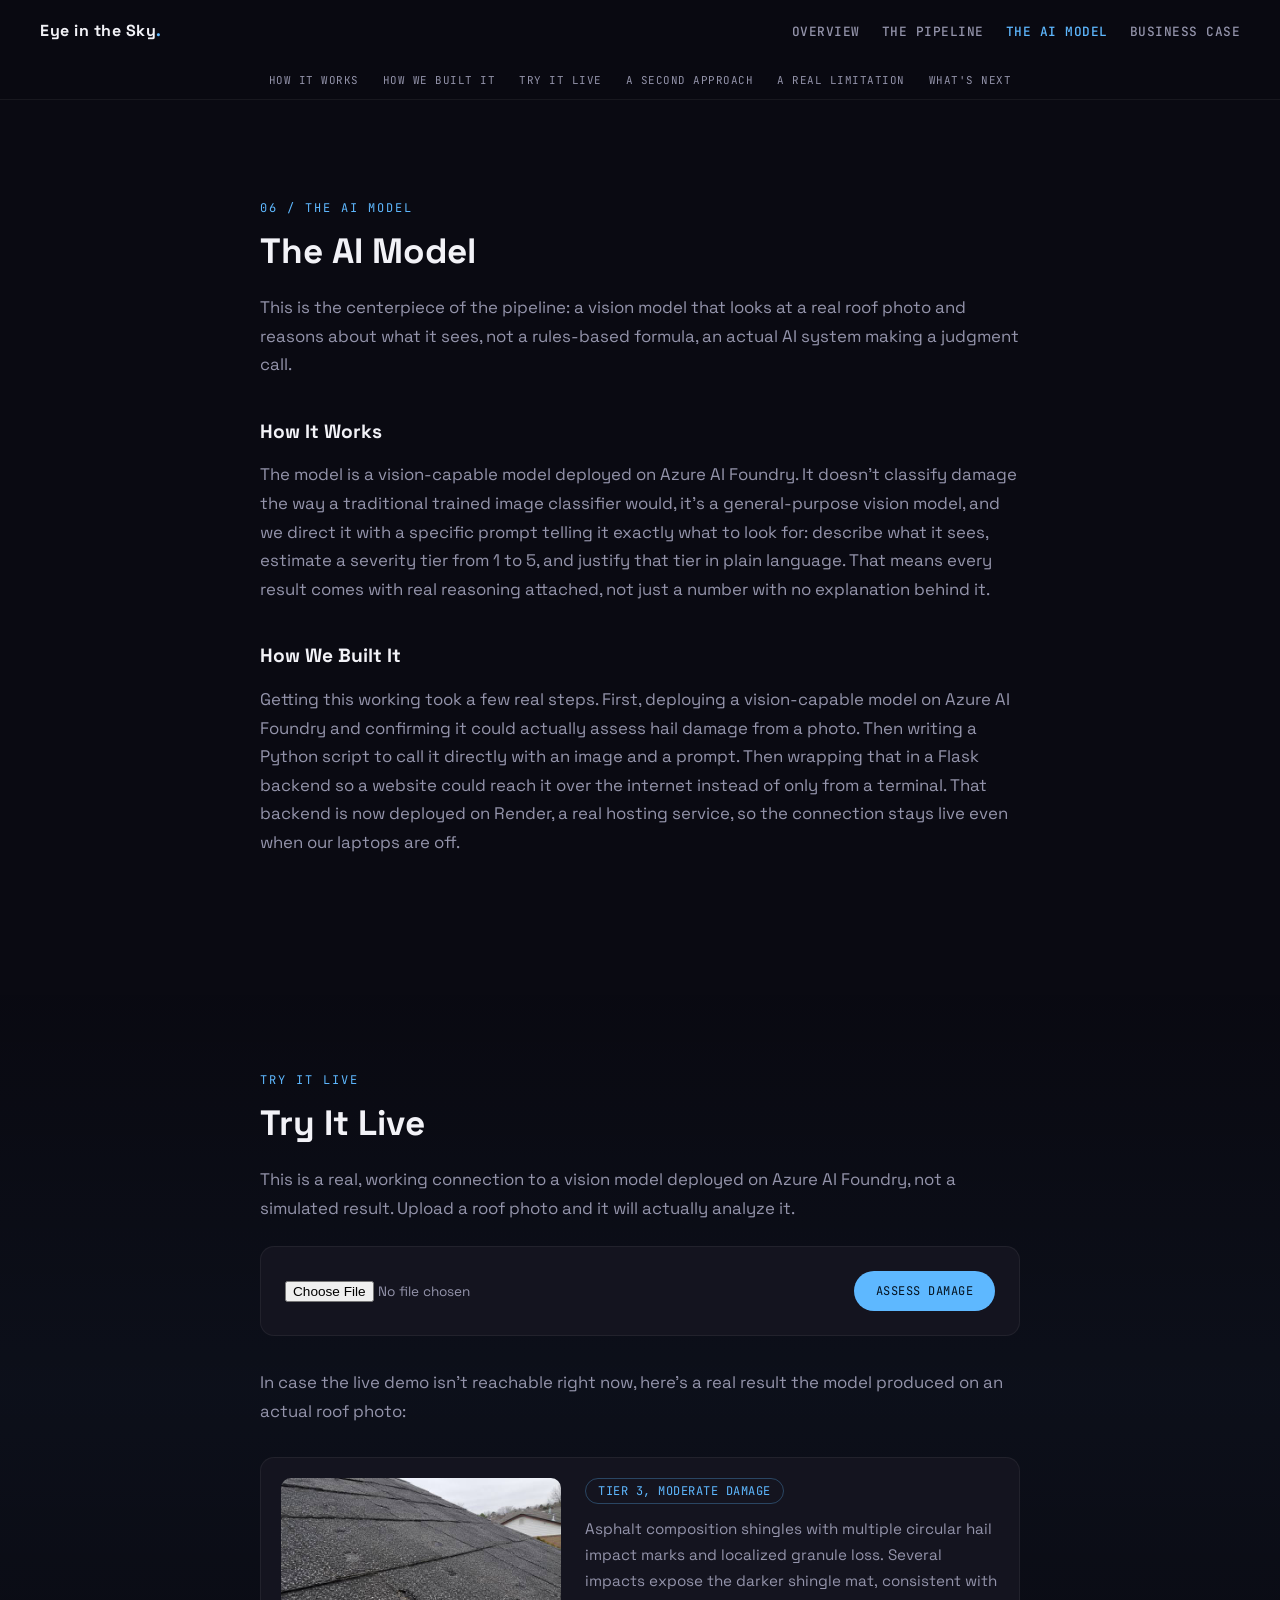
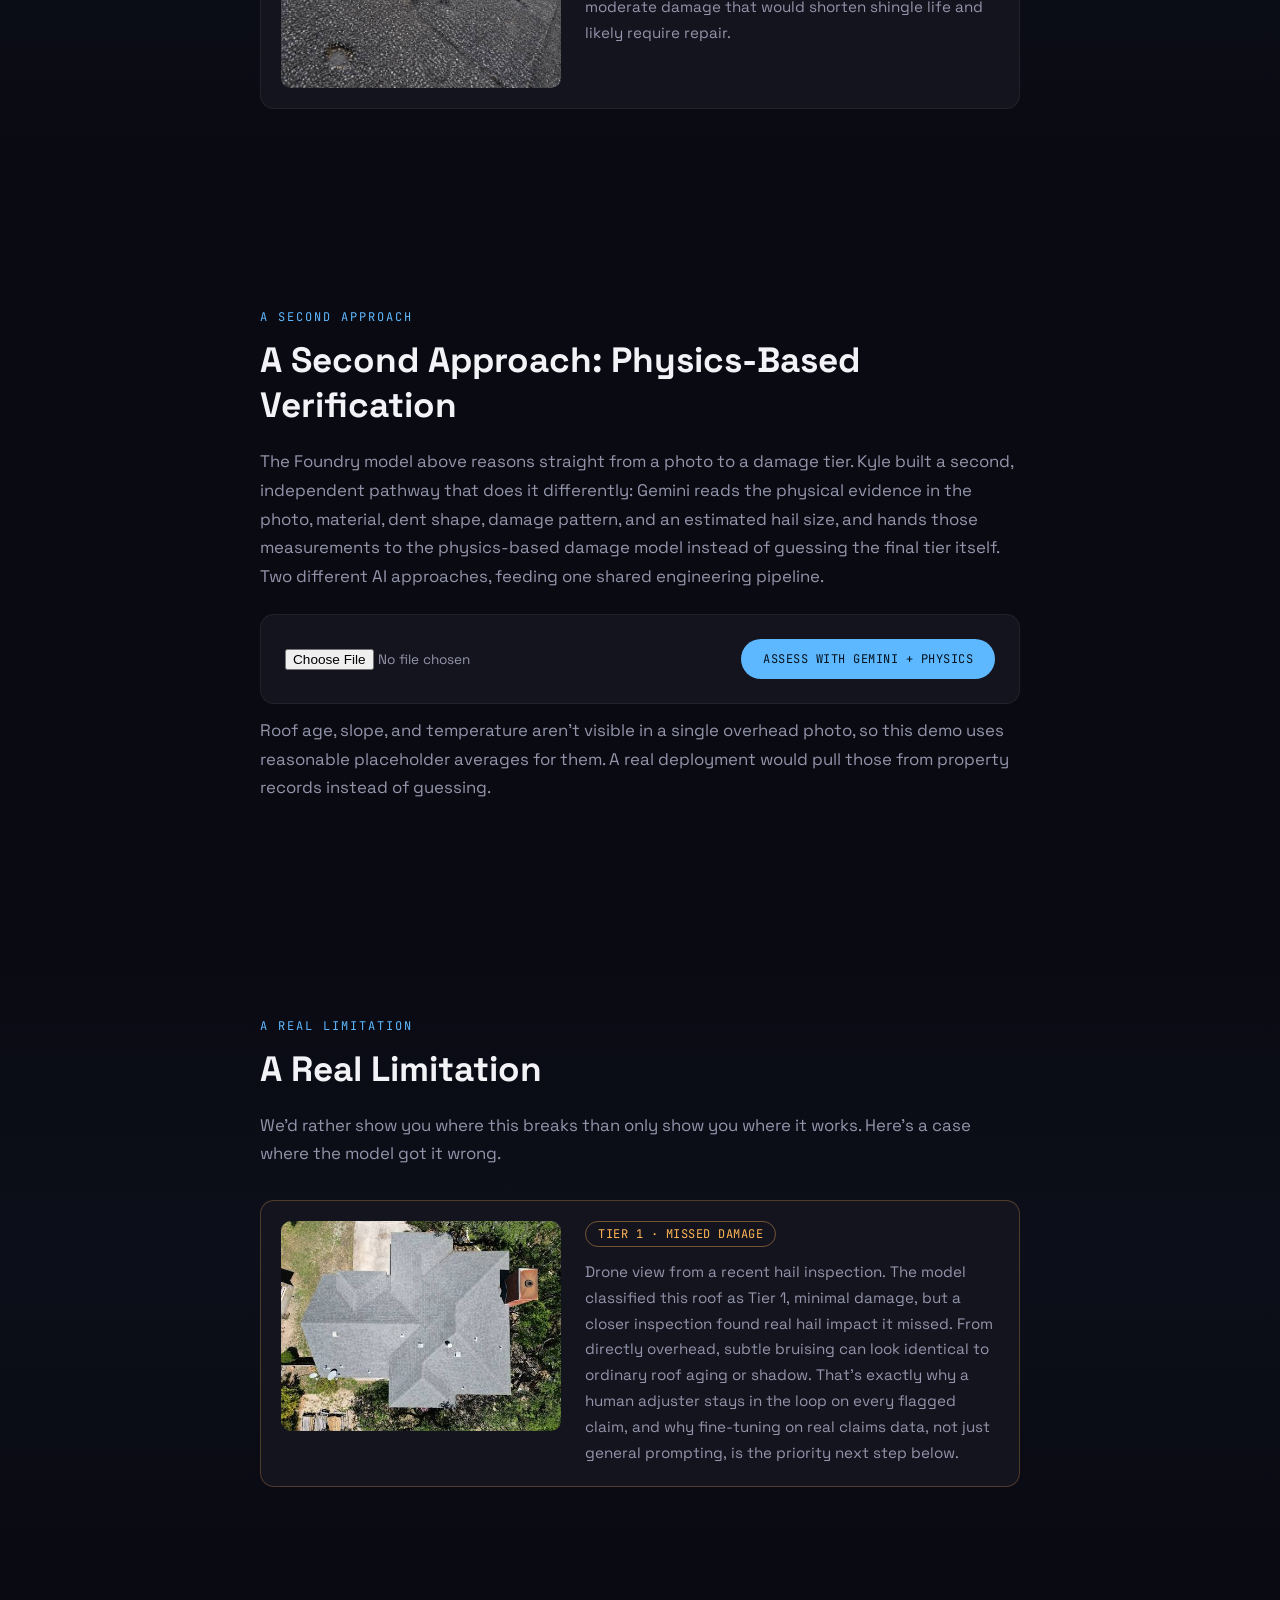
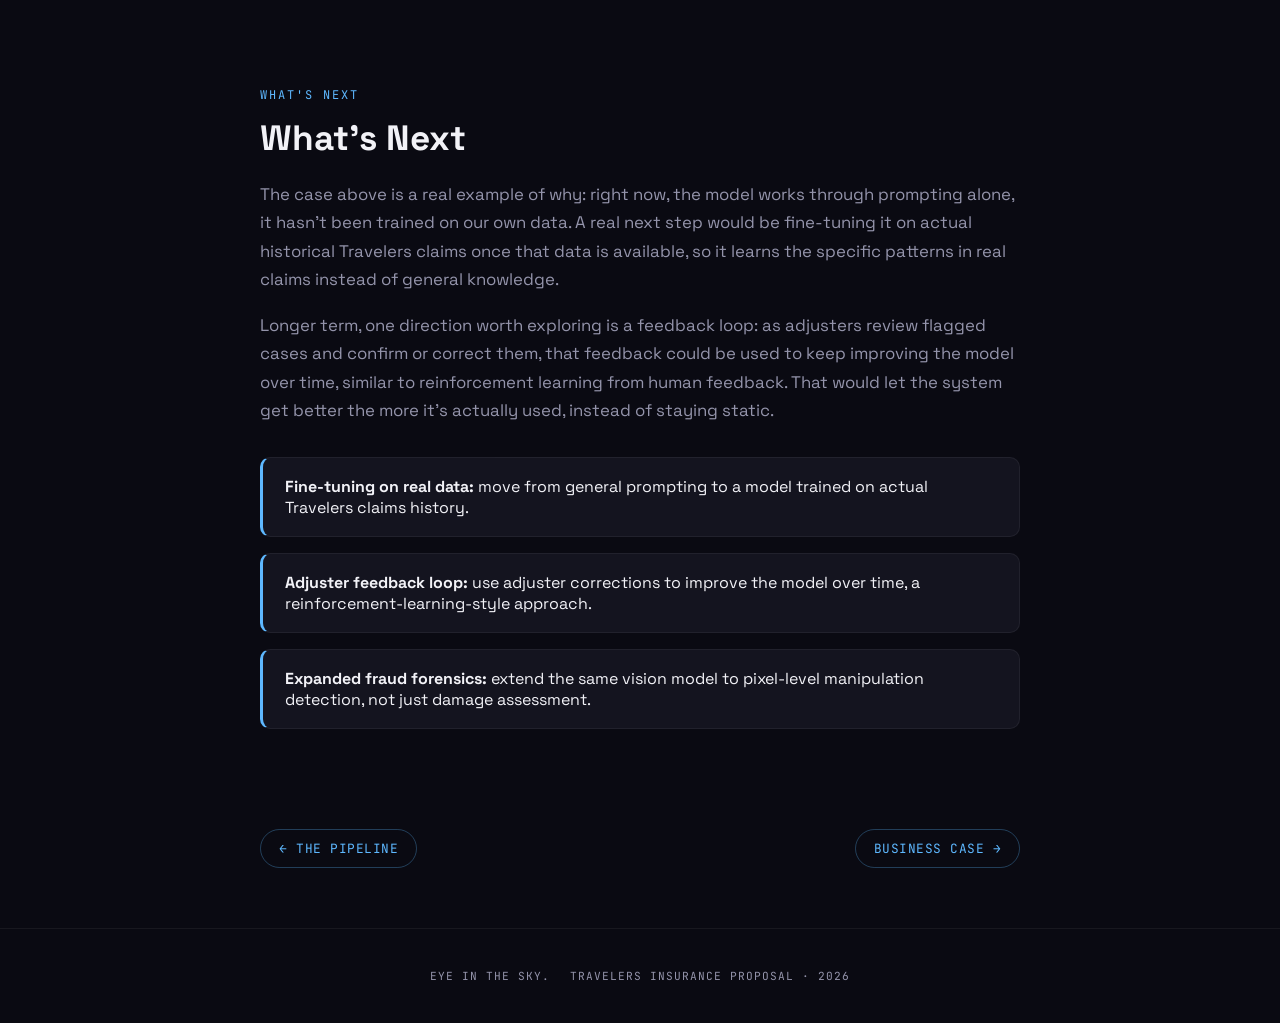
==== website/ai-model.html @ 6fd7884f "Add live demo for the second AI approach on the AI Model page New 'A Second Approach: Physics-Based " ====
<!DOCTYPE html>
<html lang="en">
<head>
    <meta charset="UTF-8">
    <meta name="viewport" content="width=device-width, initial-scale=1.0">
    <title>Eye in the Sky &mdash; The AI Model</title>
    <link rel="preconnect" href="https://fonts.googleapis.com">
    <link rel="preconnect" href="https://fonts.gstatic.com" crossorigin>
    <link href="https://fonts.googleapis.com/css2?family=JetBrains+Mono:wght@400;500;700&family=Space+Grotesk:wght@400;500;700&display=swap" rel="stylesheet">
    <link rel="stylesheet" href="style.css">
</head>
<body>

<div class="rain-container" id="rain"></div>
<div class="streak" id="streak"></div>

<nav>
  <div class="nav-logo">Eye in the Sky<span class="dot">.</span></div>
  <ul class="page-nav">
    <li><a href="index.html">Overview</a></li>
    <li><a href="pipeline.html">The Pipeline</a></li>
    <li><a href="ai-model.html" class="active">The AI Model</a></li>
    <li><a href="business-case.html">Business Case</a></li>
  </ul>
</nav>

<div class="page-subnav">
  <a href="#how-it-works">How It Works</a>
  <a href="#how-we-built-it">How We Built It</a>
  <a href="#try-it">Try It Live</a>
  <a href="#second-approach">A Second Approach</a>
  <a href="#limitation">A Real Limitation</a>
  <a href="#whats-next">What's Next</a>
</div>

<section id="how-it-works" class="content-section reveal page-top">
  <span class="section-label">06 / The AI Model</span>
  <h2>The AI Model</h2>
  <p>This is the centerpiece of the pipeline: a vision model that looks at a real roof photo and reasons about what it sees, not a rules-based formula, an actual AI system making a judgment call.</p>

  <h3 class="subsection-title">How It Works</h3>
  <p>The model is a vision-capable model deployed on Azure AI Foundry. It doesn't classify damage the way a traditional trained image classifier would, it's a general-purpose vision model, and we direct it with a specific prompt telling it exactly what to look for: describe what it sees, estimate a severity tier from 1 to 5, and justify that tier in plain language. That means every result comes with real reasoning attached, not just a number with no explanation behind it.</p>

  <h3 class="subsection-title" id="how-we-built-it">How We Built It</h3>
  <p>Getting this working took a few real steps. First, deploying a vision-capable model on Azure AI Foundry and confirming it could actually assess hail damage from a photo. Then writing a Python script to call it directly with an image and a prompt. Then wrapping that in a Flask backend so a website could reach it over the internet instead of only from a terminal. That backend is now deployed on Render, a real hosting service, so the connection stays live even when our laptops are off.</p>
</section>

<section id="try-it" class="content-section reveal">
  <span class="section-label">Try It Live</span>
  <h2>Try It Live</h2>
  <p>This is a real, working connection to a vision model deployed on Azure AI Foundry, not a simulated result. Upload a roof photo and it will actually analyze it.</p>

  <div class="demo-box">
    <input type="file" id="photoInput" accept="image/*">
    <button id="assessBtn" class="demo-button">Assess Damage</button>
    <div id="demoResult" class="demo-result"></div>
  </div>

  <p>In case the live demo isn't reachable right now, here's a real result the model produced on an actual roof photo:</p>
  <div class="example-card">
    <img src="images/roof-example.jpg" alt="Roof photo with hail damage used for testing" class="example-image">
    <div class="example-result">
      <span class="example-tier">Tier 3, Moderate Damage</span>
      <p>Asphalt composition shingles with multiple circular hail impact marks and localized granule loss. Several impacts expose the darker shingle mat, consistent with moderate damage that would shorten shingle life and likely require repair.</p>
    </div>
  </div>
</section>

<section id="second-approach" class="content-section reveal">
  <span class="section-label">A Second Approach</span>
  <h2>A Second Approach: Physics-Based Verification</h2>
  <p>The Foundry model above reasons straight from a photo to a damage tier. Kyle built a second, independent pathway that does it differently: Gemini reads the physical evidence in the photo, material, dent shape, damage pattern, and an estimated hail size, and hands those measurements to the physics-based damage model instead of guessing the final tier itself. Two different AI approaches, feeding one shared engineering pipeline.</p>

  <div class="demo-box">
    <input type="file" id="photoInputGemini" accept="image/*">
    <button id="assessBtnGemini" class="demo-button">Assess with Gemini + Physics</button>
    <div id="demoResultGemini" class="demo-result"></div>
  </div>
  <p class="demo-note">Roof age, slope, and temperature aren't visible in a single overhead photo, so this demo uses reasonable placeholder averages for them. A real deployment would pull those from property records instead of guessing.</p>
</section>

<section id="limitation" class="content-section reveal">
  <span class="section-label">A Real Limitation</span>
  <h2>A Real Limitation</h2>
  <p>We'd rather show you where this breaks than only show you where it works. Here's a case where the model got it wrong.</p>
  <div class="example-card example-card--limitation">
    <img src="images/roof-missed-damage.jpg" alt="Drone view of a roof from a real hail damage inspection" class="example-image">
    <div class="example-result">
      <span class="example-tier example-tier--limitation">Tier 1 &middot; Missed Damage</span>
      <p>Drone view from a recent hail inspection. The model classified this roof as Tier 1, minimal damage, but a closer inspection found real hail impact it missed. From directly overhead, subtle bruising can look identical to ordinary roof aging or shadow. That's exactly why a human adjuster stays in the loop on every flagged claim, and why fine-tuning on real claims data, not just general prompting, is the priority next step below.</p>
    </div>
  </div>
</section>

<section id="whats-next" class="content-section reveal">
  <span class="section-label">What's Next</span>
  <h2>What's Next</h2>
  <p>The case above is a real example of why: right now, the model works through prompting alone, it hasn't been trained on our own data. A real next step would be fine-tuning it on actual historical Travelers claims once that data is available, so it learns the specific patterns in real claims instead of general knowledge.</p>
  <p>Longer term, one direction worth exploring is a feedback loop: as adjusters review flagged cases and confirm or correct them, that feedback could be used to keep improving the model over time, similar to reinforcement learning from human feedback. That would let the system get better the more it's actually used, instead of staying static.</p>
  <ul class="gap-list">
    <li><strong>Fine-tuning on real data:</strong> move from general prompting to a model trained on actual Travelers claims history.</li>
    <li><strong>Adjuster feedback loop:</strong> use adjuster corrections to improve the model over time, a reinforcement-learning-style approach.</li>
    <li><strong>Expanded fraud forensics:</strong> extend the same vision model to pixel-level manipulation detection, not just damage assessment.</li>
  </ul>
</section>

<div class="page-footer-nav">
  <a href="pipeline.html" class="prev-page">&larr; The Pipeline</a>
  <a href="business-case.html" class="next-page">Business Case &rarr;</a>
</div>

<footer>
  <div class="footer-content">
    <span>Eye in the Sky<span class="dot">.</span></span>
    <span>Travelers Insurance Proposal &middot; 2026</span>
  </div>
</footer>

<script src="script.js"></script>
<script src="demo.js"></script>
<script src="gemini-demo.js"></script>
</body>
</html>
---- website/style.css ----
:root {
  --bg: #0a0a12;
  --bg-alt: #14141f;
  --text: #f2f2f7;
  --text-muted: #9494ab;
  --accent: #5eb8ff;
  --accent-glow: rgba(94, 184, 255, 0.35);
  --font-heading: 'Space Grotesk', sans-serif;
  --font-mono: 'JetBrains Mono', monospace;
}

* {
  box-sizing: border-box;
}

body {
  background-color: var(--bg);
  color: var(--text);
  font-family: var(--font-heading);
  margin: 0;
}

/* Ambient background rain, drops generated in script.js */
.rain-container {
  position: fixed;
  inset: 0;
  overflow: hidden;
  pointer-events: none;
  z-index: 0;
}

.rain-drop {
  position: absolute;
  top: -5%;
  width: 3px;
  border-radius: 3px;
  background: linear-gradient(to bottom, transparent, var(--accent), #eaf6ff);
  animation: fall linear infinite;
}

@keyframes fall {
  from { transform: translateY(-10vh); }
  to { transform: translateY(110vh); }
}

/* Shooting hailstone streak, position driven by scroll % in script.js */
.streak {
  position: fixed;
  width: 4px;
  height: 220px;
  background: linear-gradient(to bottom, transparent 0%, var(--accent) 55%, #eaf6ff 100%);
  box-shadow: 0 0 24px 6px var(--accent-glow), 0 0 50px 14px rgba(94, 184, 255, 0.18);
  transform: rotate(35deg);
  pointer-events: none;
  z-index: 1;
  border-radius: 4px;
}

.streak::after {
  content: "";
  position: absolute;
  bottom: -5px;
  left: 50%;
  transform: translateX(-50%);
  width: 14px;
  height: 14px;
  border-radius: 50%;
  background: radial-gradient(circle, #ffffff 0%, var(--accent) 60%, transparent 100%);
  box-shadow: 0 0 22px 6px var(--accent-glow), 0 0 10px 3px #ffffff;
}

nav {
  display: flex;
  justify-content: space-between;
  align-items: center;
  padding: 20px 40px;
  background-color: rgba(10, 10, 18, 0.95);
  position: sticky;
  top: 0;
  z-index: 10;
}

.nav-logo {
  font-weight: 700;
  letter-spacing: 0.5px;
}

.nav-logo .dot {
  color: var(--accent);
}

nav ul {
  display: flex;
  flex-wrap: wrap;
  justify-content: flex-end;
  row-gap: 8px;
  column-gap: 22px;
  list-style: none;
  margin: 0;
  padding: 0;
}

nav a {
  color: var(--text-muted);
  text-decoration: none;
  font-family: var(--font-mono);
  font-size: 0.7rem;
  letter-spacing: 0.5px;
  text-transform: uppercase;
  white-space: nowrap;
  transition: color 0.2s ease;
}

nav a:hover {
  color: var(--accent);
}

.page-nav a {
  font-size: 0.8rem;
  font-weight: 500;
}

.page-nav a.active {
  color: var(--accent);
}

.page-subnav {
  position: sticky;
  top: 61px;
  z-index: 9;
  display: flex;
  justify-content: center;
  flex-wrap: wrap;
  gap: 24px;
  padding: 12px 20px;
  background-color: rgba(10, 10, 18, 0.85);
  border-bottom: 1px solid rgba(255, 255, 255, 0.06);
}

.page-subnav a {
  color: var(--text-muted);
  text-decoration: none;
  font-family: var(--font-mono);
  font-size: 0.68rem;
  letter-spacing: 0.5px;
  text-transform: uppercase;
  transition: color 0.2s ease;
}

.page-subnav a:hover {
  color: var(--accent);
}

.page-top {
  padding-top: 60px;
}

.page-footer-nav {
  max-width: 800px;
  margin: 0 auto;
  padding: 0 20px 60px;
  display: flex;
  justify-content: space-between;
  align-items: center;
  position: relative;
  z-index: 2;
}

.page-footer-nav a {
  font-family: var(--font-mono);
  font-size: 0.8rem;
  letter-spacing: 0.5px;
  text-transform: uppercase;
  color: var(--accent);
  text-decoration: none;
  border: 1px solid rgba(94, 184, 255, 0.3);
  border-radius: 20px;
  padding: 10px 18px;
  transition: background-color 0.2s ease, box-shadow 0.2s ease;
}

.page-footer-nav a:hover {
  background-color: rgba(94, 184, 255, 0.1);
  box-shadow: 0 0 20px rgba(94, 184, 255, 0.15);
}

.inline-page-link {
  display: inline-block;
  font-family: var(--font-mono);
  font-size: 0.85rem;
  letter-spacing: 0.5px;
  color: var(--accent);
  text-decoration: none;
  margin-top: 8px;
  transition: opacity 0.2s ease;
}

.inline-page-link:hover {
  opacity: 0.75;
}

.subsection-title {
  font-size: 1.2rem;
  margin: 40px 0 12px;
}

.code-shot {
  width: 100%;
  max-width: 620px;
  border-radius: 10px;
  display: block;
  margin: 16px 0 28px;
  box-shadow: 0 0 0 1px rgba(255, 255, 255, 0.06);
}

.demo-box {
  background-color: var(--bg-alt);
  border: 1px solid rgba(255, 255, 255, 0.06);
  border-radius: 14px;
  padding: 24px;
  margin: 24px 0 32px;
  display: flex;
  flex-wrap: wrap;
  align-items: center;
  gap: 16px;
}

.demo-box input[type="file"] {
  flex: 1;
  min-width: 200px;
  color: var(--text-muted);
  font-family: var(--font-heading);
  font-size: 0.85rem;
}

.demo-button {
  font-family: var(--font-mono);
  font-size: 0.75rem;
  letter-spacing: 0.5px;
  text-transform: uppercase;
  background-color: var(--accent);
  color: #04121f;
  border: none;
  border-radius: 20px;
  padding: 12px 22px;
  cursor: pointer;
  transition: box-shadow 0.2s ease, transform 0.2s ease;
}

.demo-button:hover {
  box-shadow: 0 0 20px rgba(94, 184, 255, 0.3);
  transform: translateY(-2px);
}

.demo-button:disabled {
  opacity: 0.6;
  cursor: default;
}

.demo-result {
  display: none;
  width: 100%;
  background-color: var(--bg);
  border-left: 3px solid var(--accent);
  border-radius: 10px;
  padding: 16px 20px;
  font-size: 0.9rem;
  line-height: 1.6;
  color: var(--text);
  white-space: pre-wrap;
}

.demo-result.visible {
  display: block;
}

.demo-note {
  font-size: 0.8rem;
  color: var(--text-muted);
  margin-top: -20px;
}

.hero {
  position: relative;
  text-align: center;
  padding: 100px 20px 60px;
  z-index: 2;
}

.eyebrow {
  display: inline-flex;
  align-items: center;
  gap: 8px;
  font-family: var(--font-mono);
  font-size: 0.7rem;
  letter-spacing: 2px;
  color: var(--text-muted);
  text-transform: uppercase;
  margin-bottom: 24px;
}

.pulse-dot {
  width: 6px;
  height: 6px;
  border-radius: 50%;
  background: var(--accent);
  box-shadow: 0 0 8px 2px var(--accent-glow);
  animation: pulse 2s ease-in-out infinite;
}

@keyframes pulse {
  0%, 100% { opacity: 1; }
  50% { opacity: 0.3; }
}

.hero h1 {
  font-size: 4.5rem;
  font-weight: 700;
  margin: 0 0 16px;
  letter-spacing: -1px;
}

.outline-text {
  color: transparent;
  -webkit-text-stroke: 2px var(--accent);
}

.hero p {
  font-size: 1.15rem;
  color: var(--text-muted);
  max-width: 550px;
  margin: 0 auto;
}

.stats {
  display: flex;
  justify-content: center;
  flex-wrap: wrap;
  gap: 20px;
  margin-top: 50px;
}

.stat-card {
  background-color: var(--bg-alt);
  border: 1px solid rgba(255, 255, 255, 0.06);
  padding: 30px 24px;
  border-radius: 14px;
  min-width: 180px;
  transition: transform 0.25s ease, border-color 0.25s ease;
}

.stat-card:hover {
  transform: translateY(-6px);
  border-color: var(--accent);
  box-shadow: 0 0 24px rgba(94, 184, 255, 0.15);
}

.stat-number {
  font-size: 2.1rem;
  font-weight: 700;
  color: var(--accent);
  margin: 0 0 6px;
}

.stat-label {
  font-family: var(--font-mono);
  font-size: 0.75rem;
  letter-spacing: 0.5px;
  text-transform: uppercase;
  color: var(--text-muted);
  margin: 0;
}

@media (max-width: 700px) {
  .stats {
    flex-direction: column;
    align-items: center;
  }
}

.scroll-badge {
  position: relative;
  width: 110px;
  height: 110px;
  margin: 70px auto 0;
}

.badge-ring {
  width: 100%;
  height: 100%;
  fill: var(--text-muted);
  animation: spin 18s linear infinite;
}

@keyframes spin {
  from { transform: rotate(0deg); }
  to { transform: rotate(360deg); }
}

.badge-center {
  position: absolute;
  top: 50%;
  left: 50%;
  transform: translate(-50%, -50%);
  width: 42px;
  height: 42px;
  border-radius: 50%;
  background: var(--accent);
  color: #04121f;
  display: flex;
  align-items: center;
  justify-content: center;
  font-weight: 700;
}

.content-section {
  max-width: 800px;
  margin: 0 auto;
  padding: 100px 20px;
  position: relative;
  z-index: 2;
}

section.content-section:nth-of-type(even)::before {
  content: "";
  position: absolute;
  top: 0;
  left: 50%;
  transform: translateX(-50%);
  width: 100vw;
  height: 100%;
  background: linear-gradient(180deg, transparent, rgba(94, 184, 255, 0.035), transparent);
  z-index: -1;
}

.section-label {
  display: block;
  font-family: var(--font-mono);
  font-size: 0.75rem;
  letter-spacing: 2px;
  text-transform: uppercase;
  color: var(--accent);
  margin-bottom: 12px;
}

.content-section h2 {
  font-size: 2.2rem;
  margin: 0 0 20px;
}

.content-section p {
  font-size: 1.05rem;
  line-height: 1.7;
  color: var(--text-muted);
  margin-bottom: 16px;
}

.content-section code {
  font-family: var(--font-mono);
  font-size: 0.9em;
  color: var(--accent);
  background-color: var(--bg-alt);
  padding: 2px 6px;
  border-radius: 4px;
}

.gap-list {
  list-style: none;
  margin: 32px 0 0;
  padding: 0;
  display: flex;
  flex-direction: column;
  gap: 16px;
}

.gap-list li {
  background-color: var(--bg-alt);
  border: 1px solid rgba(255, 255, 255, 0.06);
  border-left: 3px solid var(--accent);
  border-radius: 10px;
  padding: 18px 22px;
  transition: box-shadow 0.25s ease, transform 0.25s ease;
}

.gap-list li:hover {
  box-shadow: 0 0 20px rgba(94, 184, 255, 0.12);
  transform: translateX(4px);
}

.gap-list strong {
  color: var(--text);
}

.quote-block {
  margin: 24px 0;
  padding: 18px 24px;
  background-color: var(--bg-alt);
  border-left: 3px solid var(--accent);
  border-radius: 10px;
  font-style: italic;
  color: var(--text);
  font-size: 1rem;
  line-height: 1.7;
}

.quote-block cite {
  display: block;
  margin-top: 12px;
  font-family: var(--font-mono);
  font-style: normal;
  font-size: 0.7rem;
  letter-spacing: 0.5px;
  text-transform: uppercase;
  color: var(--text-muted);
}

.competitor-grid {
  display: flex;
  flex-wrap: wrap;
  gap: 16px;
  margin: 32px 0 20px;
}

.competitor-card {
  flex: 1;
  min-width: 200px;
  background-color: var(--bg-alt);
  border: 1px solid rgba(255, 255, 255, 0.06);
  border-radius: 12px;
  padding: 20px;
  transition: border-color 0.25s ease, box-shadow 0.25s ease, transform 0.25s ease;
}

.competitor-card:hover {
  border-color: var(--accent);
  box-shadow: 0 0 20px rgba(94, 184, 255, 0.12);
  transform: translateY(-4px);
}

.competitor-card h3 {
  font-size: 1rem;
  margin: 0 0 8px;
}

.competitor-card p {
  font-size: 0.9rem;
  margin: 0;
}

.example-card {
  display: flex;
  gap: 24px;
  margin-top: 32px;
  background-color: var(--bg-alt);
  border: 1px solid rgba(255, 255, 255, 0.06);
  border-radius: 14px;
  padding: 20px;
  flex-wrap: wrap;
}

.example-image {
  width: 280px;
  max-width: 100%;
  height: 210px;
  object-fit: cover;
  border-radius: 10px;
}

.example-result {
  flex: 1;
  min-width: 240px;
}

.example-tier {
  display: inline-block;
  font-family: var(--font-mono);
  font-size: 0.75rem;
  letter-spacing: 0.5px;
  text-transform: uppercase;
  color: var(--accent);
  border: 1px solid rgba(94, 184, 255, 0.3);
  border-radius: 20px;
  padding: 4px 12px;
  margin-bottom: 12px;
}

.example-card--limitation {
  border-color: rgba(255, 180, 84, 0.25);
}

.example-tier--limitation {
  color: #ffb454;
  border-color: rgba(255, 180, 84, 0.4);
}

.example-result p {
  font-size: 0.95rem;
  margin: 0;
}

.team-grid {
  display: flex;
  flex-wrap: wrap;
  gap: 20px;
  margin-top: 32px;
}

.team-card {
  flex: 1;
  min-width: 220px;
  background-color: var(--bg-alt);
  border: 1px solid rgba(255, 255, 255, 0.06);
  border-radius: 14px;
  padding: 26px;
  transition: border-color 0.25s ease, box-shadow 0.25s ease, transform 0.25s ease;
}

.team-card:hover {
  border-color: var(--accent);
  box-shadow: 0 0 24px rgba(94, 184, 255, 0.12);
  transform: translateY(-4px);
}

.team-card h3 {
  font-size: 1.15rem;
  margin: 0 0 6px;
}

.team-role {
  font-family: var(--font-mono);
  font-size: 0.7rem;
  letter-spacing: 1px;
  text-transform: uppercase;
  color: var(--accent);
  margin: 0 0 14px;
}

.team-card p {
  font-size: 0.95rem;
}

.mini-stats {
  display: flex;
  flex-wrap: wrap;
  gap: 16px;
  margin-top: 28px;
}

.mini-stat {
  flex: 1;
  min-width: 150px;
  background-color: var(--bg-alt);
  border: 1px solid rgba(255, 255, 255, 0.06);
  border-radius: 10px;
  padding: 16px 18px;
  transition: border-color 0.25s ease, box-shadow 0.25s ease;
}

.mini-stat:hover {
  border-color: var(--accent);
  box-shadow: 0 0 18px rgba(94, 184, 255, 0.12);
}

.mini-stat-number {
  display: block;
  font-size: 1.4rem;
  font-weight: 700;
  color: var(--accent);
}

.mini-stat-label {
  display: block;
  font-family: var(--font-mono);
  font-size: 0.65rem;
  letter-spacing: 0.5px;
  text-transform: uppercase;
  color: var(--text-muted);
  margin-top: 4px;
}

footer {
  position: relative;
  z-index: 2;
  padding: 40px 20px;
  text-align: center;
  border-top: 1px solid rgba(255, 255, 255, 0.06);
}

.footer-content {
  display: flex;
  justify-content: center;
  gap: 20px;
  flex-wrap: wrap;
  font-family: var(--font-mono);
  font-size: 0.7rem;
  letter-spacing: 1px;
  text-transform: uppercase;
  color: var(--text-muted);
}

.reveal {
  opacity: 0;
  transform: translateY(30px);
  transition: opacity 0.8s ease, transform 0.8s ease;
}

.reveal.visible {
  opacity: 1;
  transform: translateY(0);
}

@media (max-width: 800px) {
  nav {
    flex-wrap: wrap;
    justify-content: center;
    gap: 12px;
    padding: 16px 20px;
  }

  nav ul {
    flex-wrap: wrap;
    justify-content: center;
    gap: 12px 18px;
  }

  nav a {
    font-size: 0.65rem;
  }

  .hero h1 {
    font-size: 2.8rem;
  }
}
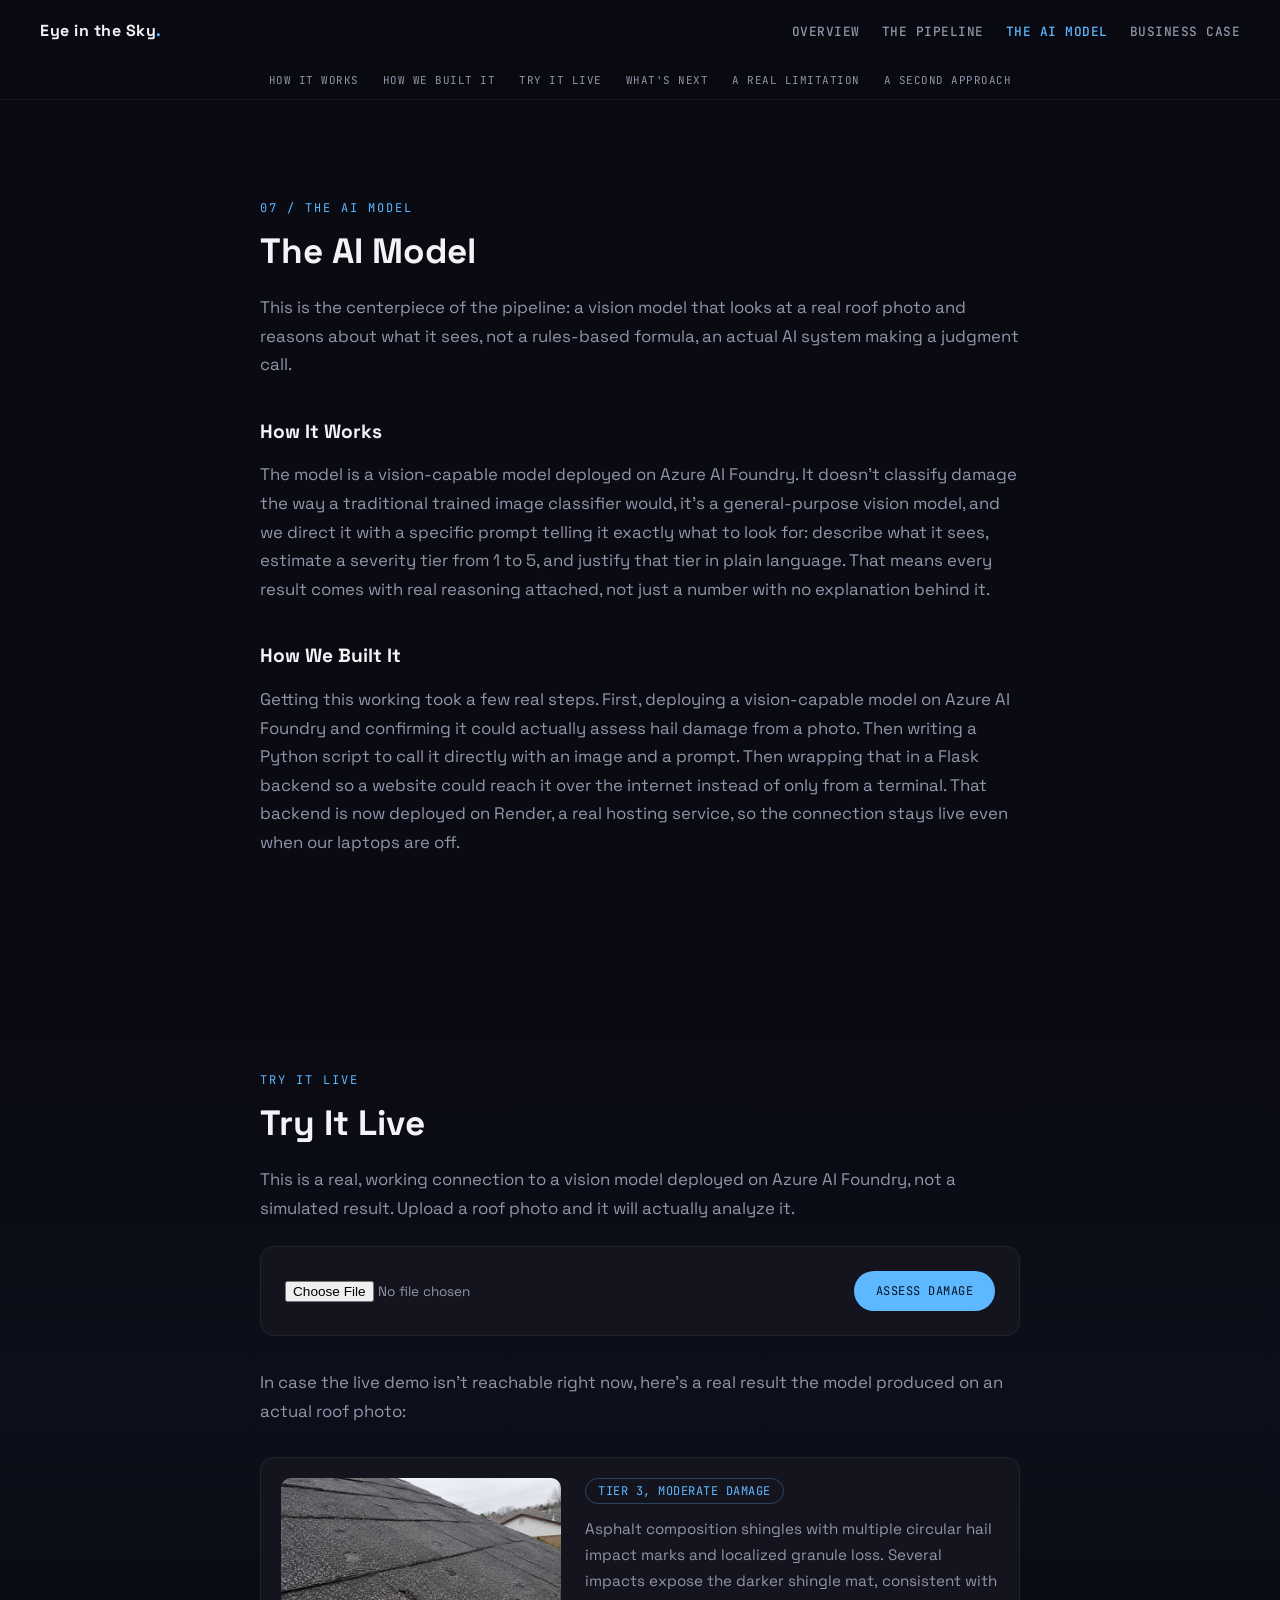
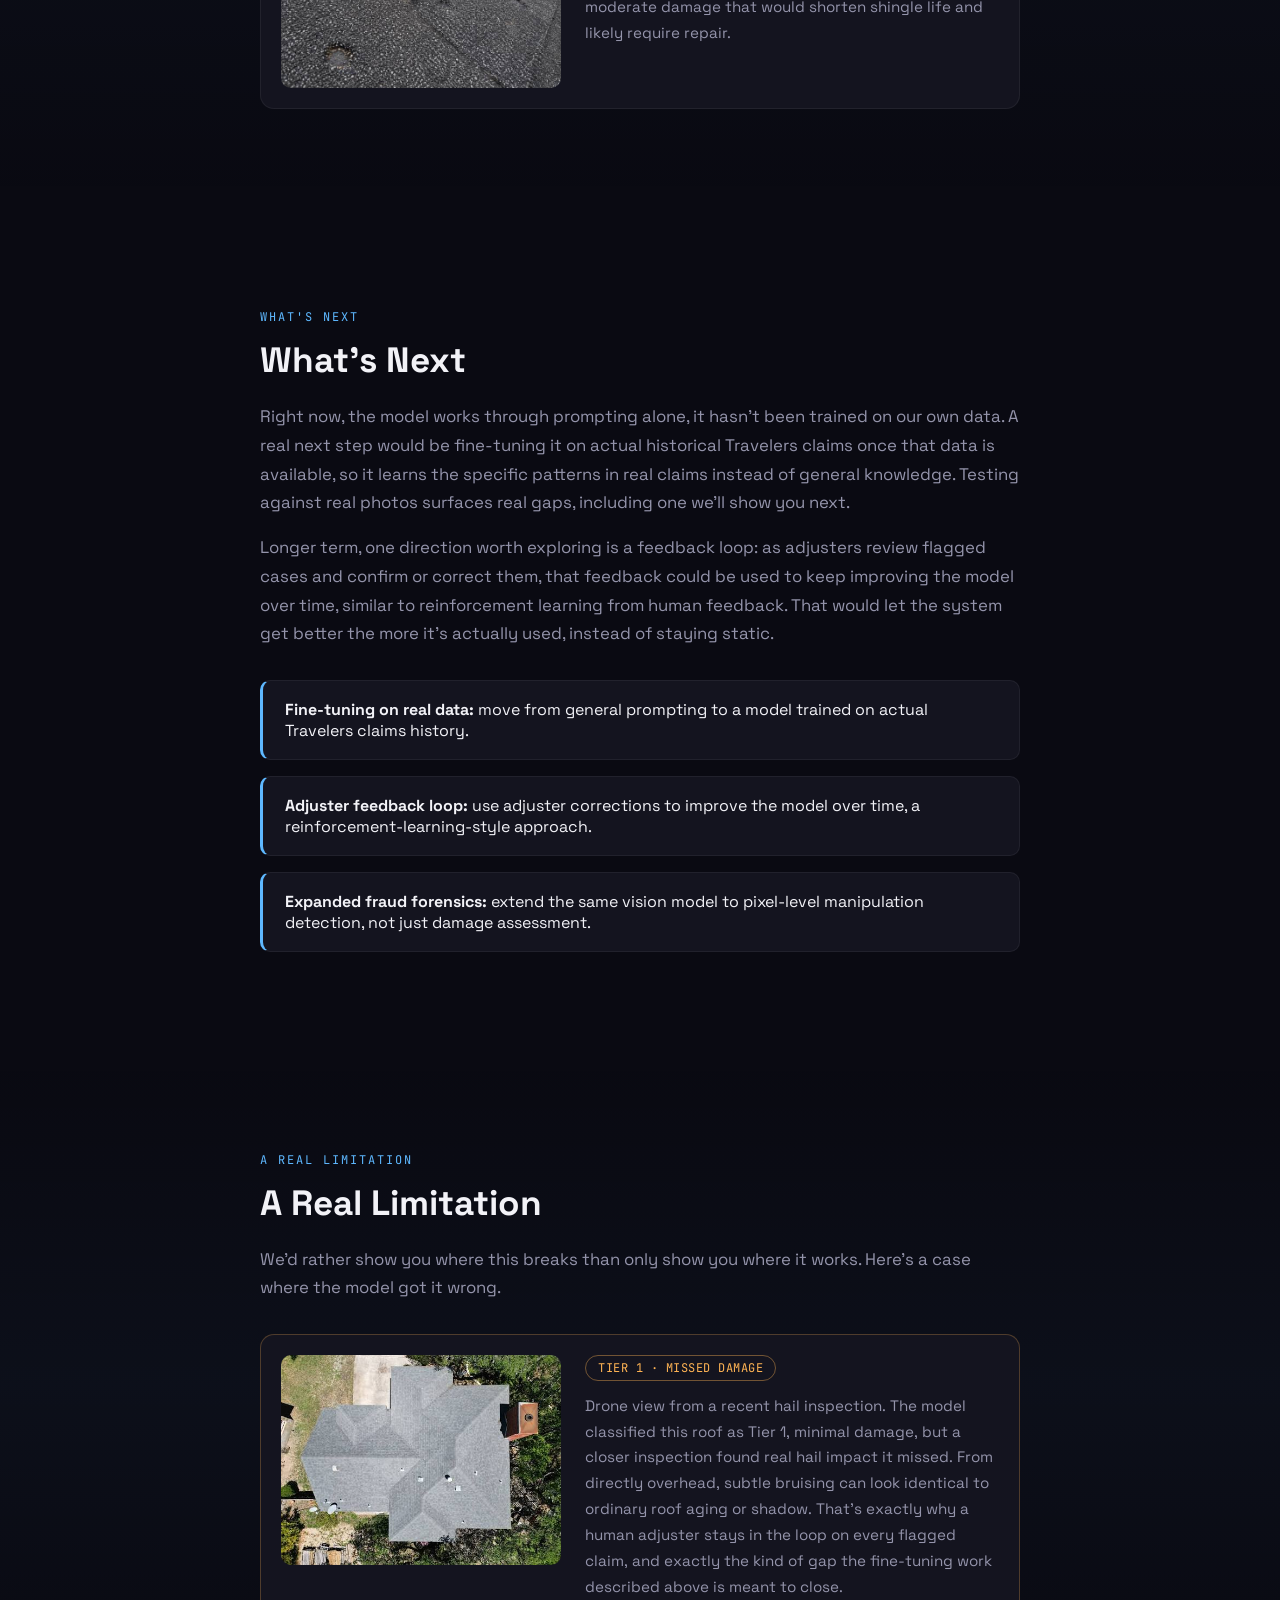
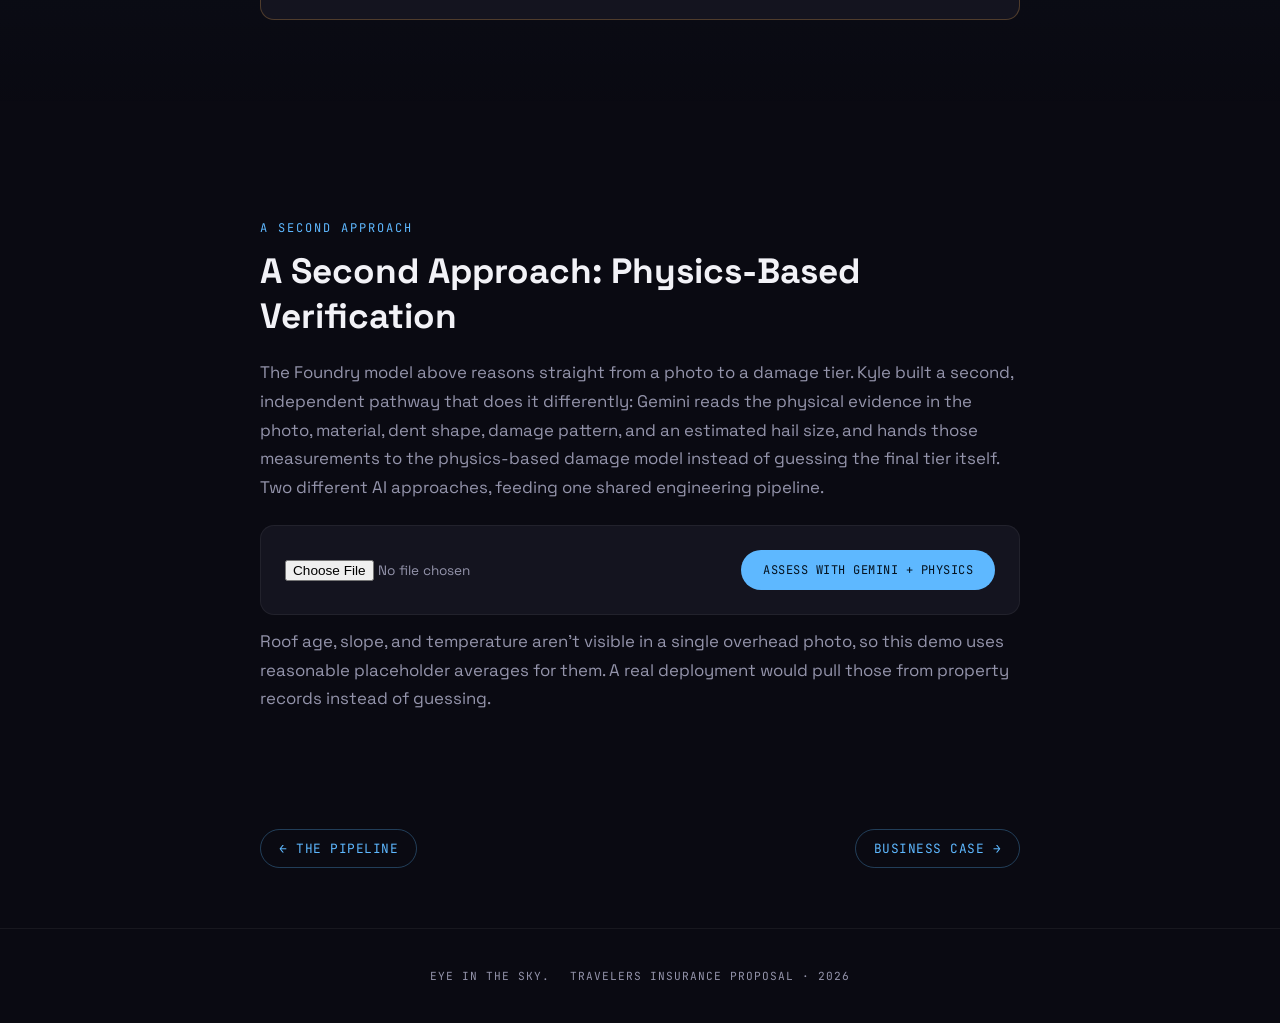
==== commit 0ea7bc7e: "Reorder Pipeline and AI Model page sections per updated flow Pipeline page: Our Solution now comes r" ====
--- a/website/ai-model.html
+++ b/website/ai-model.html
@@ -28,13 +28,13 @@
   <a href="#how-it-works">How It Works</a>
   <a href="#how-we-built-it">How We Built It</a>
   <a href="#try-it">Try It Live</a>
+  <a href="#whats-next">What's Next</a>
+  <a href="#limitation">A Real Limitation</a>
   <a href="#second-approach">A Second Approach</a>
-  <a href="#limitation">A Real Limitation</a>
-  <a href="#whats-next">What's Next</a>
 </div>
 
 <section id="how-it-works" class="content-section reveal page-top">
-  <span class="section-label">06 / The AI Model</span>
+  <span class="section-label">07 / The AI Model</span>
   <h2>The AI Model</h2>
   <p>This is the centerpiece of the pipeline: a vision model that looks at a real roof photo and reasons about what it sees, not a rules-based formula, an actual AI system making a judgment call.</p>
 
@@ -66,6 +66,31 @@
   </div>
 </section>
 
+<section id="whats-next" class="content-section reveal">
+  <span class="section-label">What's Next</span>
+  <h2>What's Next</h2>
+  <p>Right now, the model works through prompting alone, it hasn't been trained on our own data. A real next step would be fine-tuning it on actual historical Travelers claims once that data is available, so it learns the specific patterns in real claims instead of general knowledge. Testing against real photos surfaces real gaps, including one we'll show you next.</p>
+  <p>Longer term, one direction worth exploring is a feedback loop: as adjusters review flagged cases and confirm or correct them, that feedback could be used to keep improving the model over time, similar to reinforcement learning from human feedback. That would let the system get better the more it's actually used, instead of staying static.</p>
+  <ul class="gap-list">
+    <li><strong>Fine-tuning on real data:</strong> move from general prompting to a model trained on actual Travelers claims history.</li>
+    <li><strong>Adjuster feedback loop:</strong> use adjuster corrections to improve the model over time, a reinforcement-learning-style approach.</li>
+    <li><strong>Expanded fraud forensics:</strong> extend the same vision model to pixel-level manipulation detection, not just damage assessment.</li>
+  </ul>
+</section>
+
+<section id="limitation" class="content-section reveal">
+  <span class="section-label">A Real Limitation</span>
+  <h2>A Real Limitation</h2>
+  <p>We'd rather show you where this breaks than only show you where it works. Here's a case where the model got it wrong.</p>
+  <div class="example-card example-card--limitation">
+    <img src="images/roof-missed-damage.jpg" alt="Drone view of a roof from a real hail damage inspection" class="example-image">
+    <div class="example-result">
+      <span class="example-tier example-tier--limitation">Tier 1 &middot; Missed Damage</span>
+      <p>Drone view from a recent hail inspection. The model classified this roof as Tier 1, minimal damage, but a closer inspection found real hail impact it missed. From directly overhead, subtle bruising can look identical to ordinary roof aging or shadow. That's exactly why a human adjuster stays in the loop on every flagged claim, and exactly the kind of gap the fine-tuning work described above is meant to close.</p>
+    </div>
+  </div>
+</section>
+
 <section id="second-approach" class="content-section reveal">
   <span class="section-label">A Second Approach</span>
   <h2>A Second Approach: Physics-Based Verification</h2>
@@ -77,31 +102,6 @@
     <div id="demoResultGemini" class="demo-result"></div>
   </div>
   <p class="demo-note">Roof age, slope, and temperature aren't visible in a single overhead photo, so this demo uses reasonable placeholder averages for them. A real deployment would pull those from property records instead of guessing.</p>
-</section>
-
-<section id="limitation" class="content-section reveal">
-  <span class="section-label">A Real Limitation</span>
-  <h2>A Real Limitation</h2>
-  <p>We'd rather show you where this breaks than only show you where it works. Here's a case where the model got it wrong.</p>
-  <div class="example-card example-card--limitation">
-    <img src="images/roof-missed-damage.jpg" alt="Drone view of a roof from a real hail damage inspection" class="example-image">
-    <div class="example-result">
-      <span class="example-tier example-tier--limitation">Tier 1 &middot; Missed Damage</span>
-      <p>Drone view from a recent hail inspection. The model classified this roof as Tier 1, minimal damage, but a closer inspection found real hail impact it missed. From directly overhead, subtle bruising can look identical to ordinary roof aging or shadow. That's exactly why a human adjuster stays in the loop on every flagged claim, and why fine-tuning on real claims data, not just general prompting, is the priority next step below.</p>
-    </div>
-  </div>
-</section>
-
-<section id="whats-next" class="content-section reveal">
-  <span class="section-label">What's Next</span>
-  <h2>What's Next</h2>
-  <p>The case above is a real example of why: right now, the model works through prompting alone, it hasn't been trained on our own data. A real next step would be fine-tuning it on actual historical Travelers claims once that data is available, so it learns the specific patterns in real claims instead of general knowledge.</p>
-  <p>Longer term, one direction worth exploring is a feedback loop: as adjusters review flagged cases and confirm or correct them, that feedback could be used to keep improving the model over time, similar to reinforcement learning from human feedback. That would let the system get better the more it's actually used, instead of staying static.</p>
-  <ul class="gap-list">
-    <li><strong>Fine-tuning on real data:</strong> move from general prompting to a model trained on actual Travelers claims history.</li>
-    <li><strong>Adjuster feedback loop:</strong> use adjuster corrections to improve the model over time, a reinforcement-learning-style approach.</li>
-    <li><strong>Expanded fraud forensics:</strong> extend the same vision model to pixel-level manipulation detection, not just damage assessment.</li>
-  </ul>
 </section>
 
 <div class="page-footer-nav">
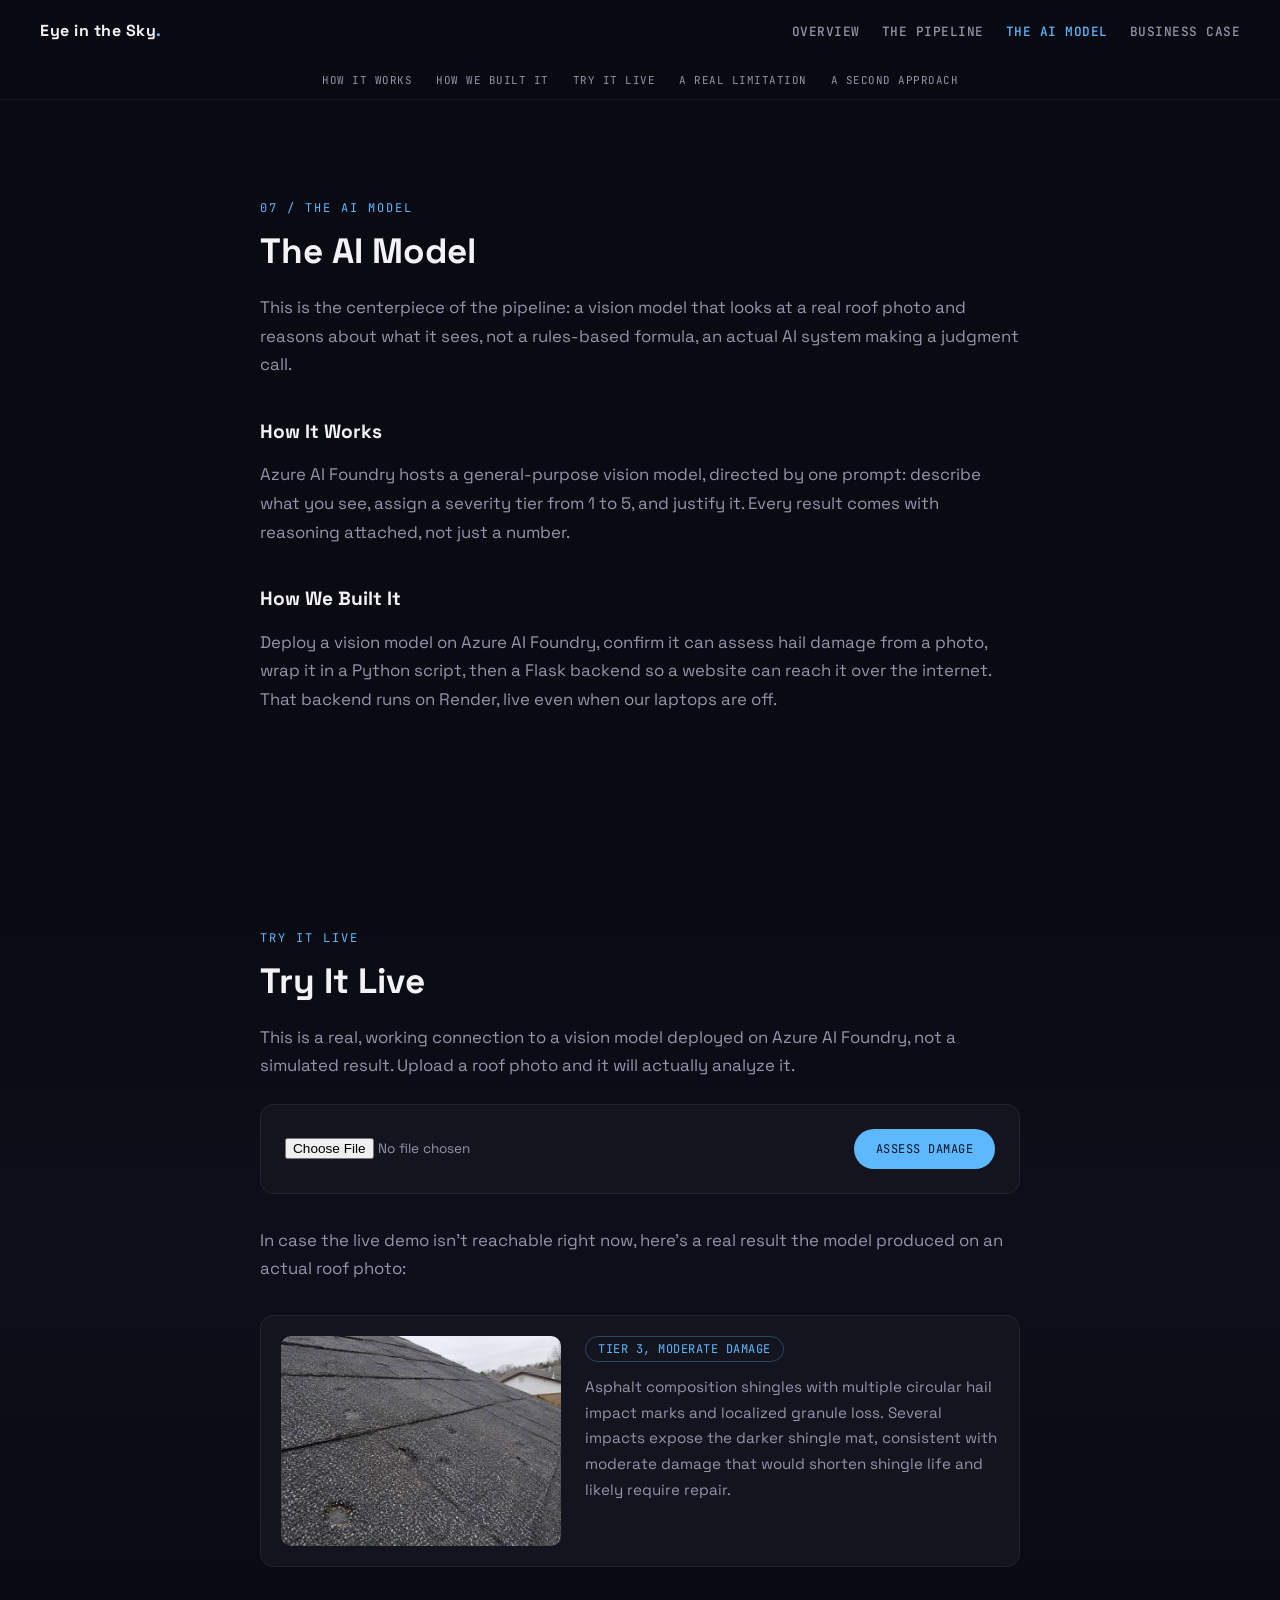
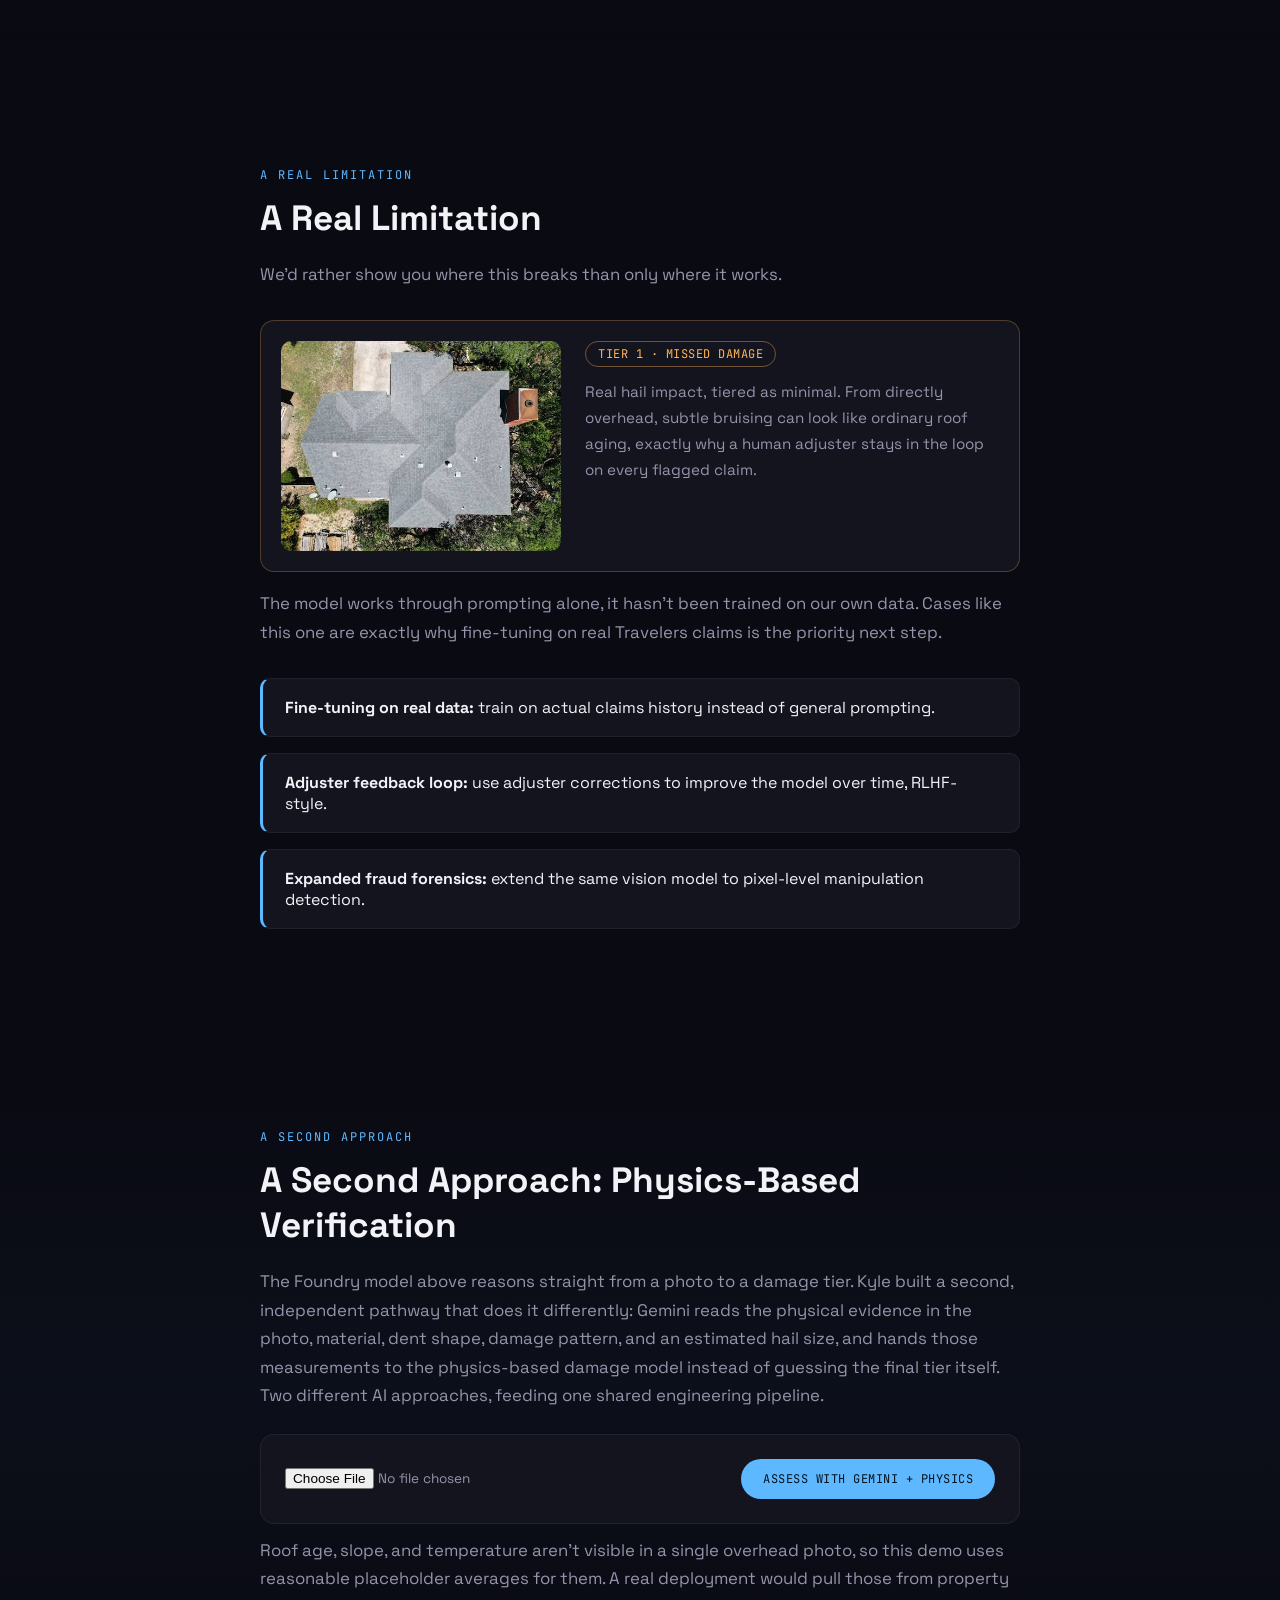
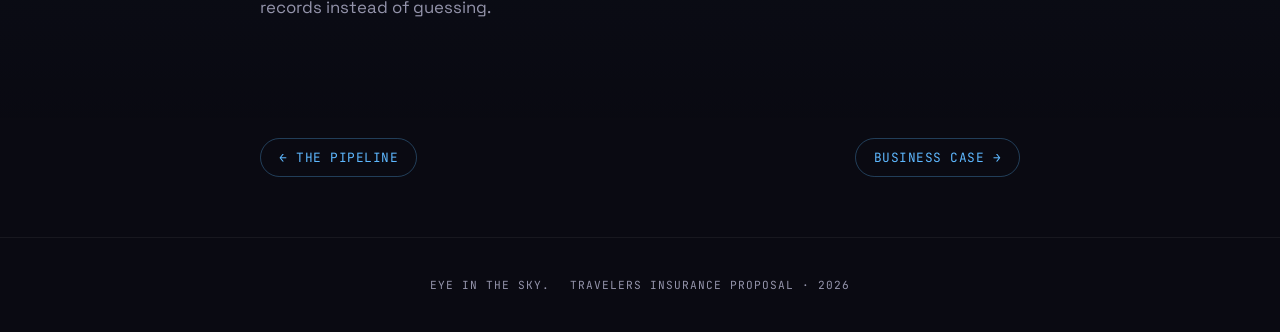
==== commit 70eafba3: "Trim fluff from How It Works/How We Built It, merge What's Next into A Real Limitation How It Works " ====
--- a/website/ai-model.html
+++ b/website/ai-model.html
@@ -28,7 +28,6 @@
   <a href="#how-it-works">How It Works</a>
   <a href="#how-we-built-it">How We Built It</a>
   <a href="#try-it">Try It Live</a>
-  <a href="#whats-next">What's Next</a>
   <a href="#limitation">A Real Limitation</a>
   <a href="#second-approach">A Second Approach</a>
 </div>
@@ -39,10 +38,10 @@
   <p>This is the centerpiece of the pipeline: a vision model that looks at a real roof photo and reasons about what it sees, not a rules-based formula, an actual AI system making a judgment call.</p>
 
   <h3 class="subsection-title">How It Works</h3>
-  <p>The model is a vision-capable model deployed on Azure AI Foundry. It doesn't classify damage the way a traditional trained image classifier would, it's a general-purpose vision model, and we direct it with a specific prompt telling it exactly what to look for: describe what it sees, estimate a severity tier from 1 to 5, and justify that tier in plain language. That means every result comes with real reasoning attached, not just a number with no explanation behind it.</p>
+  <p>Azure AI Foundry hosts a general-purpose vision model, directed by one prompt: describe what you see, assign a severity tier from 1 to 5, and justify it. Every result comes with reasoning attached, not just a number.</p>
 
   <h3 class="subsection-title" id="how-we-built-it">How We Built It</h3>
-  <p>Getting this working took a few real steps. First, deploying a vision-capable model on Azure AI Foundry and confirming it could actually assess hail damage from a photo. Then writing a Python script to call it directly with an image and a prompt. Then wrapping that in a Flask backend so a website could reach it over the internet instead of only from a terminal. That backend is now deployed on Render, a real hosting service, so the connection stays live even when our laptops are off.</p>
+  <p>Deploy a vision model on Azure AI Foundry, confirm it can assess hail damage from a photo, wrap it in a Python script, then a Flask backend so a website can reach it over the internet. That backend runs on Render, live even when our laptops are off.</p>
 </section>
 
 <section id="try-it" class="content-section reveal">
@@ -66,29 +65,23 @@
   </div>
 </section>
 
-<section id="whats-next" class="content-section reveal">
-  <span class="section-label">What's Next</span>
-  <h2>What's Next</h2>
-  <p>Right now, the model works through prompting alone, it hasn't been trained on our own data. A real next step would be fine-tuning it on actual historical Travelers claims once that data is available, so it learns the specific patterns in real claims instead of general knowledge. Testing against real photos surfaces real gaps, including one we'll show you next.</p>
-  <p>Longer term, one direction worth exploring is a feedback loop: as adjusters review flagged cases and confirm or correct them, that feedback could be used to keep improving the model over time, similar to reinforcement learning from human feedback. That would let the system get better the more it's actually used, instead of staying static.</p>
-  <ul class="gap-list">
-    <li><strong>Fine-tuning on real data:</strong> move from general prompting to a model trained on actual Travelers claims history.</li>
-    <li><strong>Adjuster feedback loop:</strong> use adjuster corrections to improve the model over time, a reinforcement-learning-style approach.</li>
-    <li><strong>Expanded fraud forensics:</strong> extend the same vision model to pixel-level manipulation detection, not just damage assessment.</li>
-  </ul>
-</section>
-
 <section id="limitation" class="content-section reveal">
   <span class="section-label">A Real Limitation</span>
   <h2>A Real Limitation</h2>
-  <p>We'd rather show you where this breaks than only show you where it works. Here's a case where the model got it wrong.</p>
+  <p>We'd rather show you where this breaks than only where it works.</p>
   <div class="example-card example-card--limitation">
     <img src="images/roof-missed-damage.jpg" alt="Drone view of a roof from a real hail damage inspection" class="example-image">
     <div class="example-result">
       <span class="example-tier example-tier--limitation">Tier 1 &middot; Missed Damage</span>
-      <p>Drone view from a recent hail inspection. The model classified this roof as Tier 1, minimal damage, but a closer inspection found real hail impact it missed. From directly overhead, subtle bruising can look identical to ordinary roof aging or shadow. That's exactly why a human adjuster stays in the loop on every flagged claim, and exactly the kind of gap the fine-tuning work described above is meant to close.</p>
+      <p>Real hail impact, tiered as minimal. From directly overhead, subtle bruising can look like ordinary roof aging, exactly why a human adjuster stays in the loop on every flagged claim.</p>
     </div>
   </div>
+  <p>The model works through prompting alone, it hasn't been trained on our own data. Cases like this one are exactly why fine-tuning on real Travelers claims is the priority next step.</p>
+  <ul class="gap-list">
+    <li><strong>Fine-tuning on real data:</strong> train on actual claims history instead of general prompting.</li>
+    <li><strong>Adjuster feedback loop:</strong> use adjuster corrections to improve the model over time, RLHF-style.</li>
+    <li><strong>Expanded fraud forensics:</strong> extend the same vision model to pixel-level manipulation detection.</li>
+  </ul>
 </section>
 
 <section id="second-approach" class="content-section reveal">
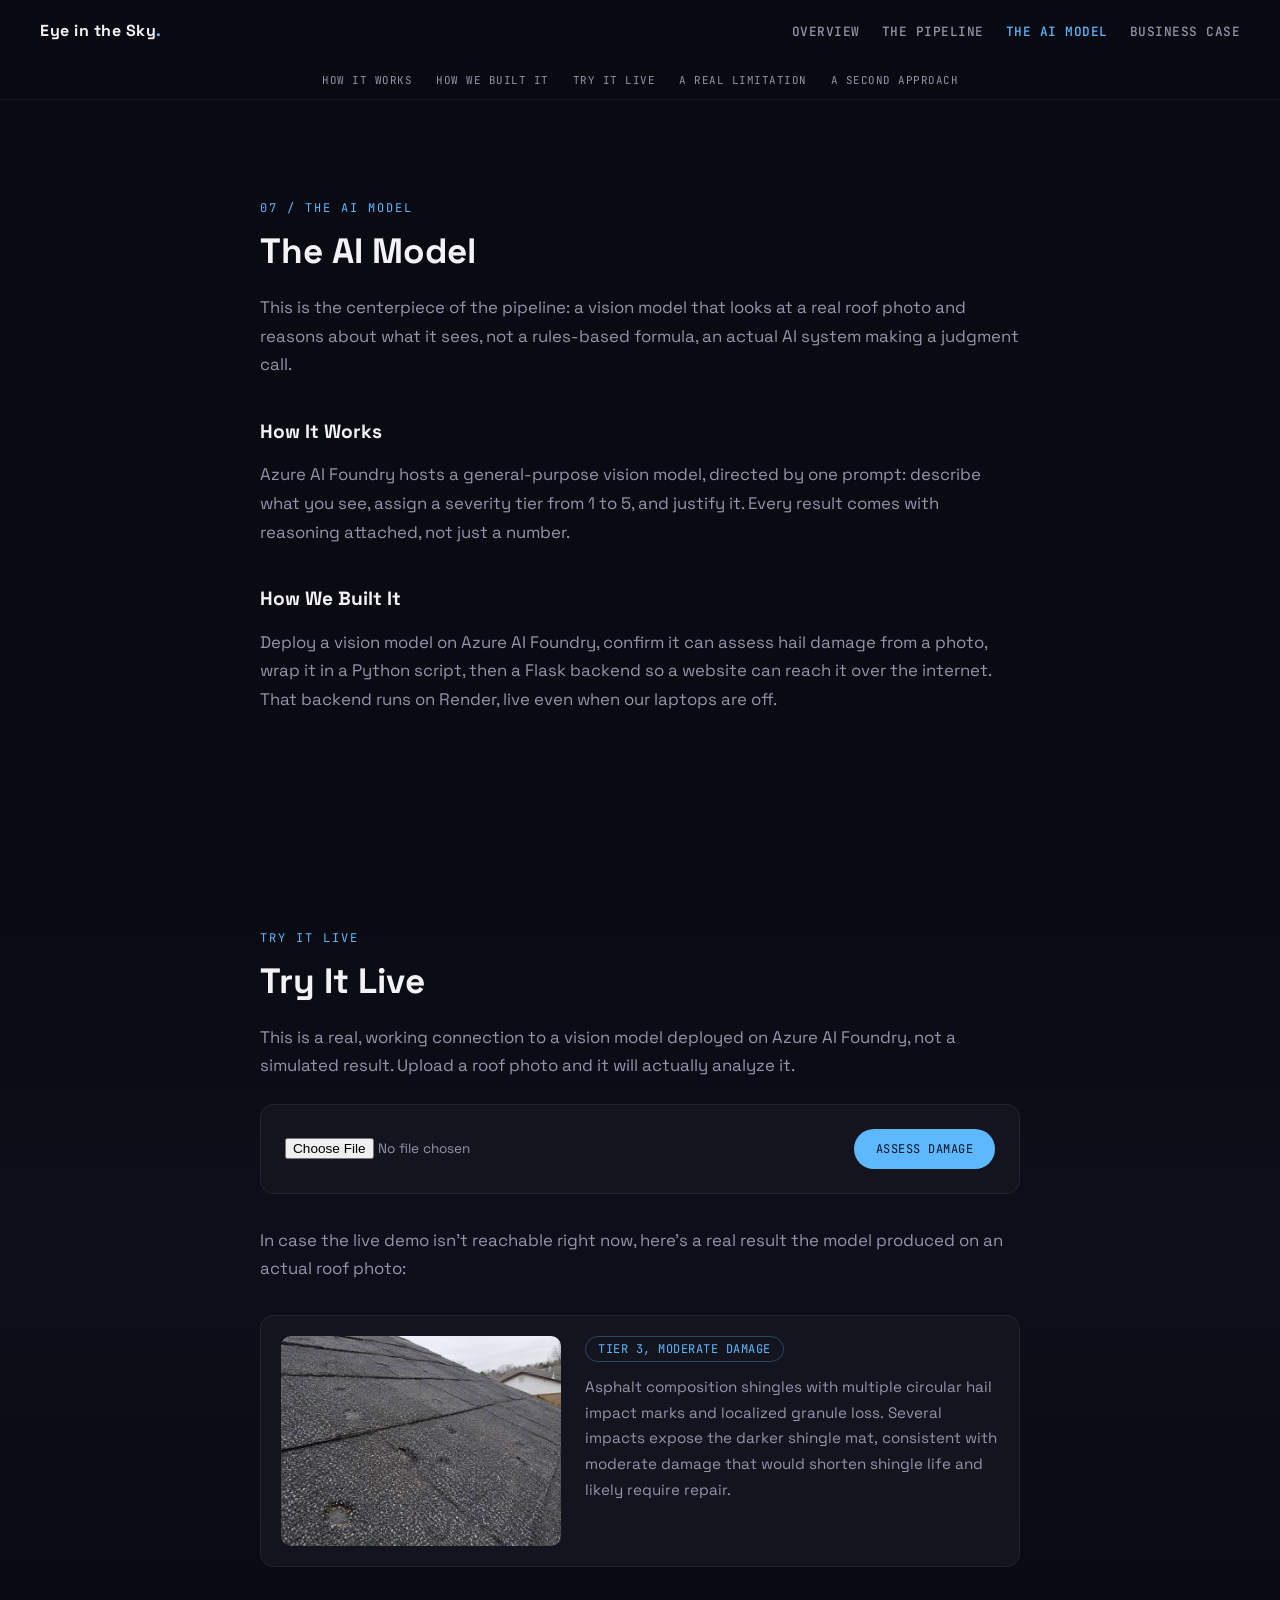
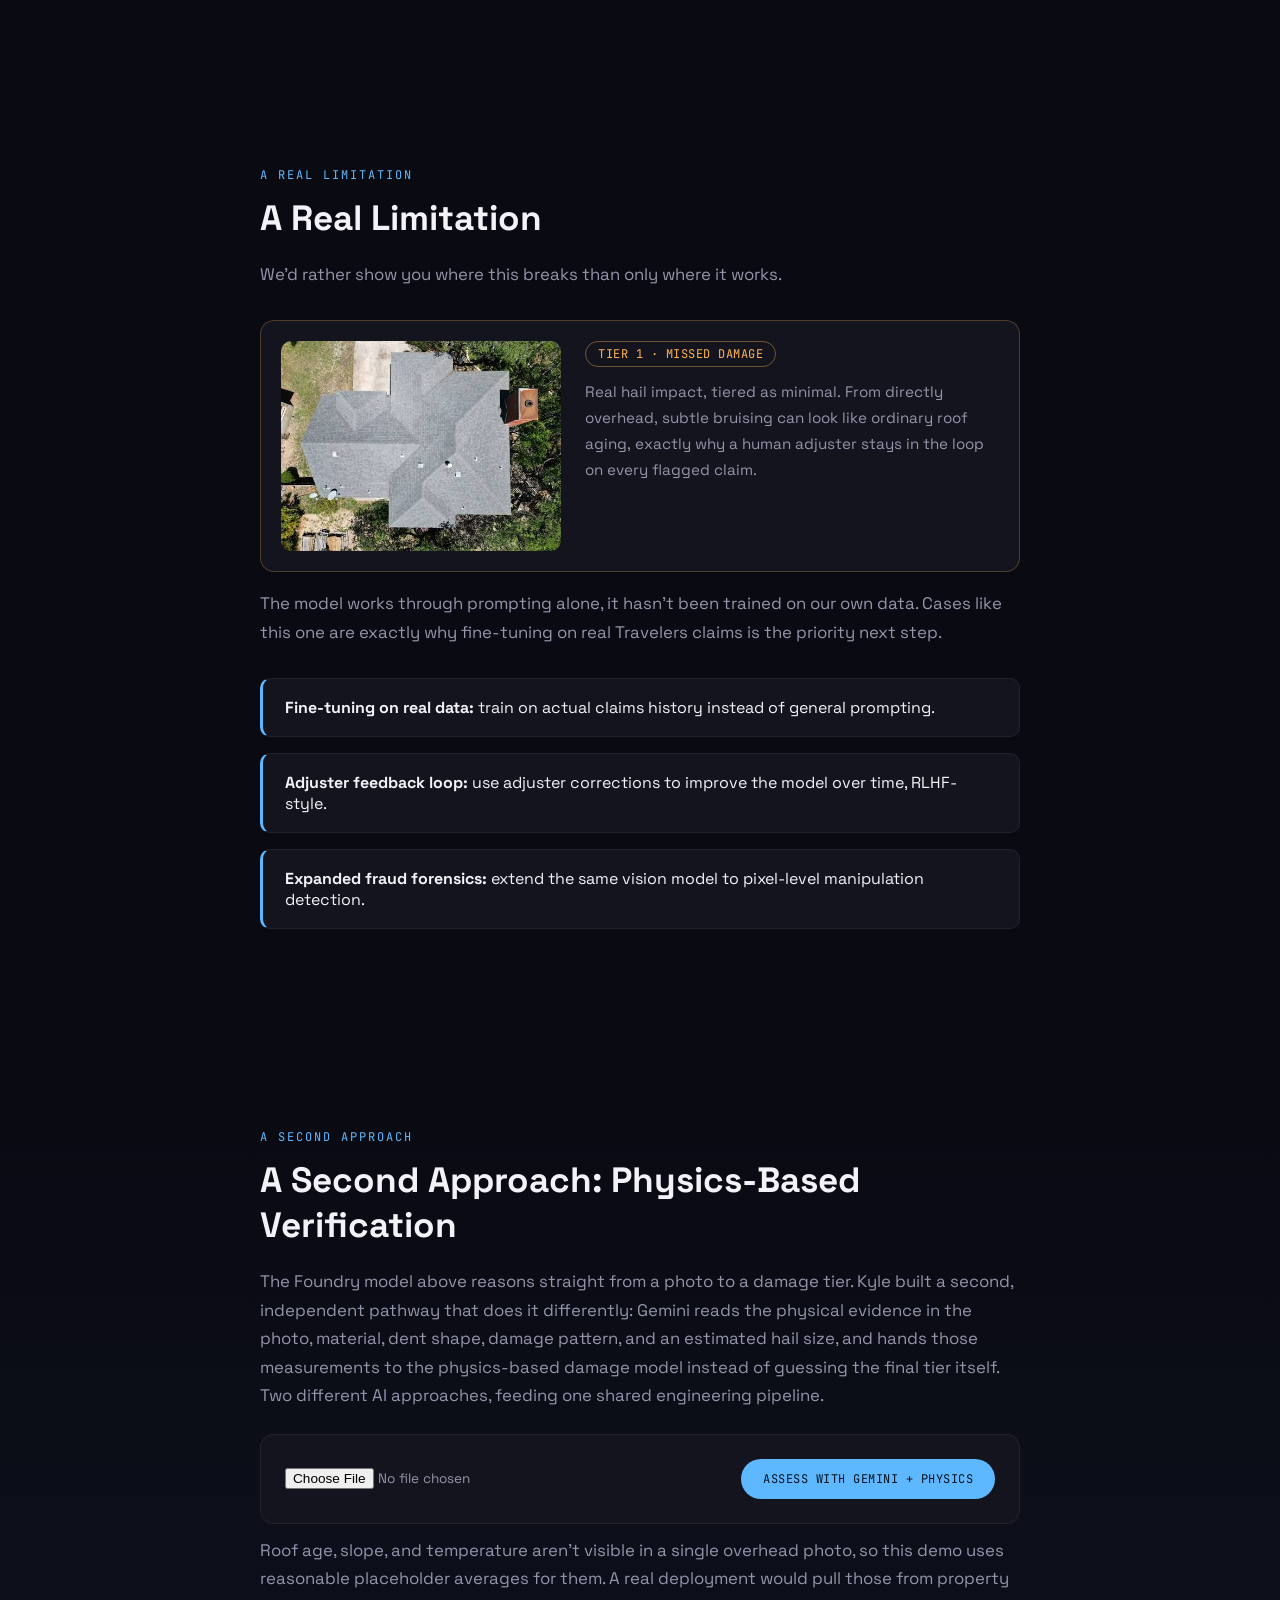
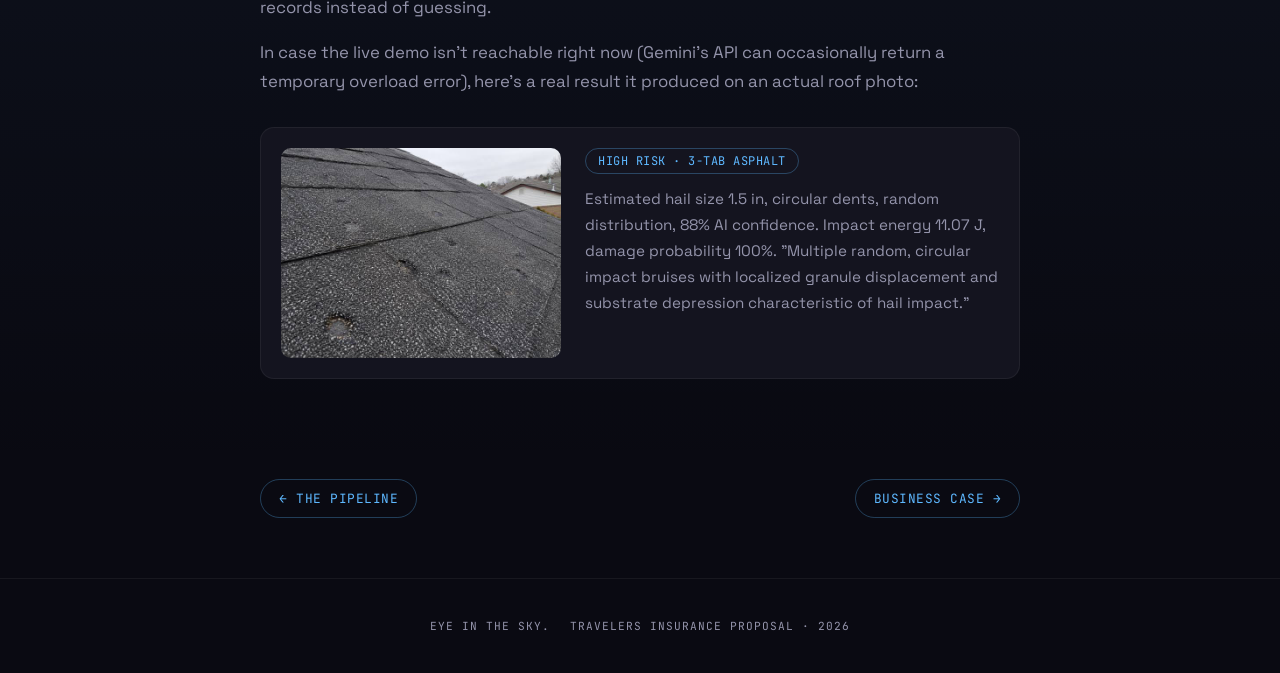
==== commit bceadc00: "Handle Gemini overload errors gracefully, add a fallback example Gemini occasionally returns a trans" ====
--- a/website/ai-model.html
+++ b/website/ai-model.html
@@ -95,6 +95,15 @@
     <div id="demoResultGemini" class="demo-result"></div>
   </div>
   <p class="demo-note">Roof age, slope, and temperature aren't visible in a single overhead photo, so this demo uses reasonable placeholder averages for them. A real deployment would pull those from property records instead of guessing.</p>
+
+  <p>In case the live demo isn't reachable right now (Gemini's API can occasionally return a temporary overload error), here's a real result it produced on an actual roof photo:</p>
+  <div class="example-card">
+    <img src="images/roof-example.jpg" alt="Roof photo used to test the Gemini pathway" class="example-image">
+    <div class="example-result">
+      <span class="example-tier">High Risk &middot; 3-tab Asphalt</span>
+      <p>Estimated hail size 1.5 in, circular dents, random distribution, 88% AI confidence. Impact energy 11.07 J, damage probability 100%. "Multiple random, circular impact bruises with localized granule displacement and substrate depression characteristic of hail impact."</p>
+    </div>
+  </div>
 </section>
 
 <div class="page-footer-nav">
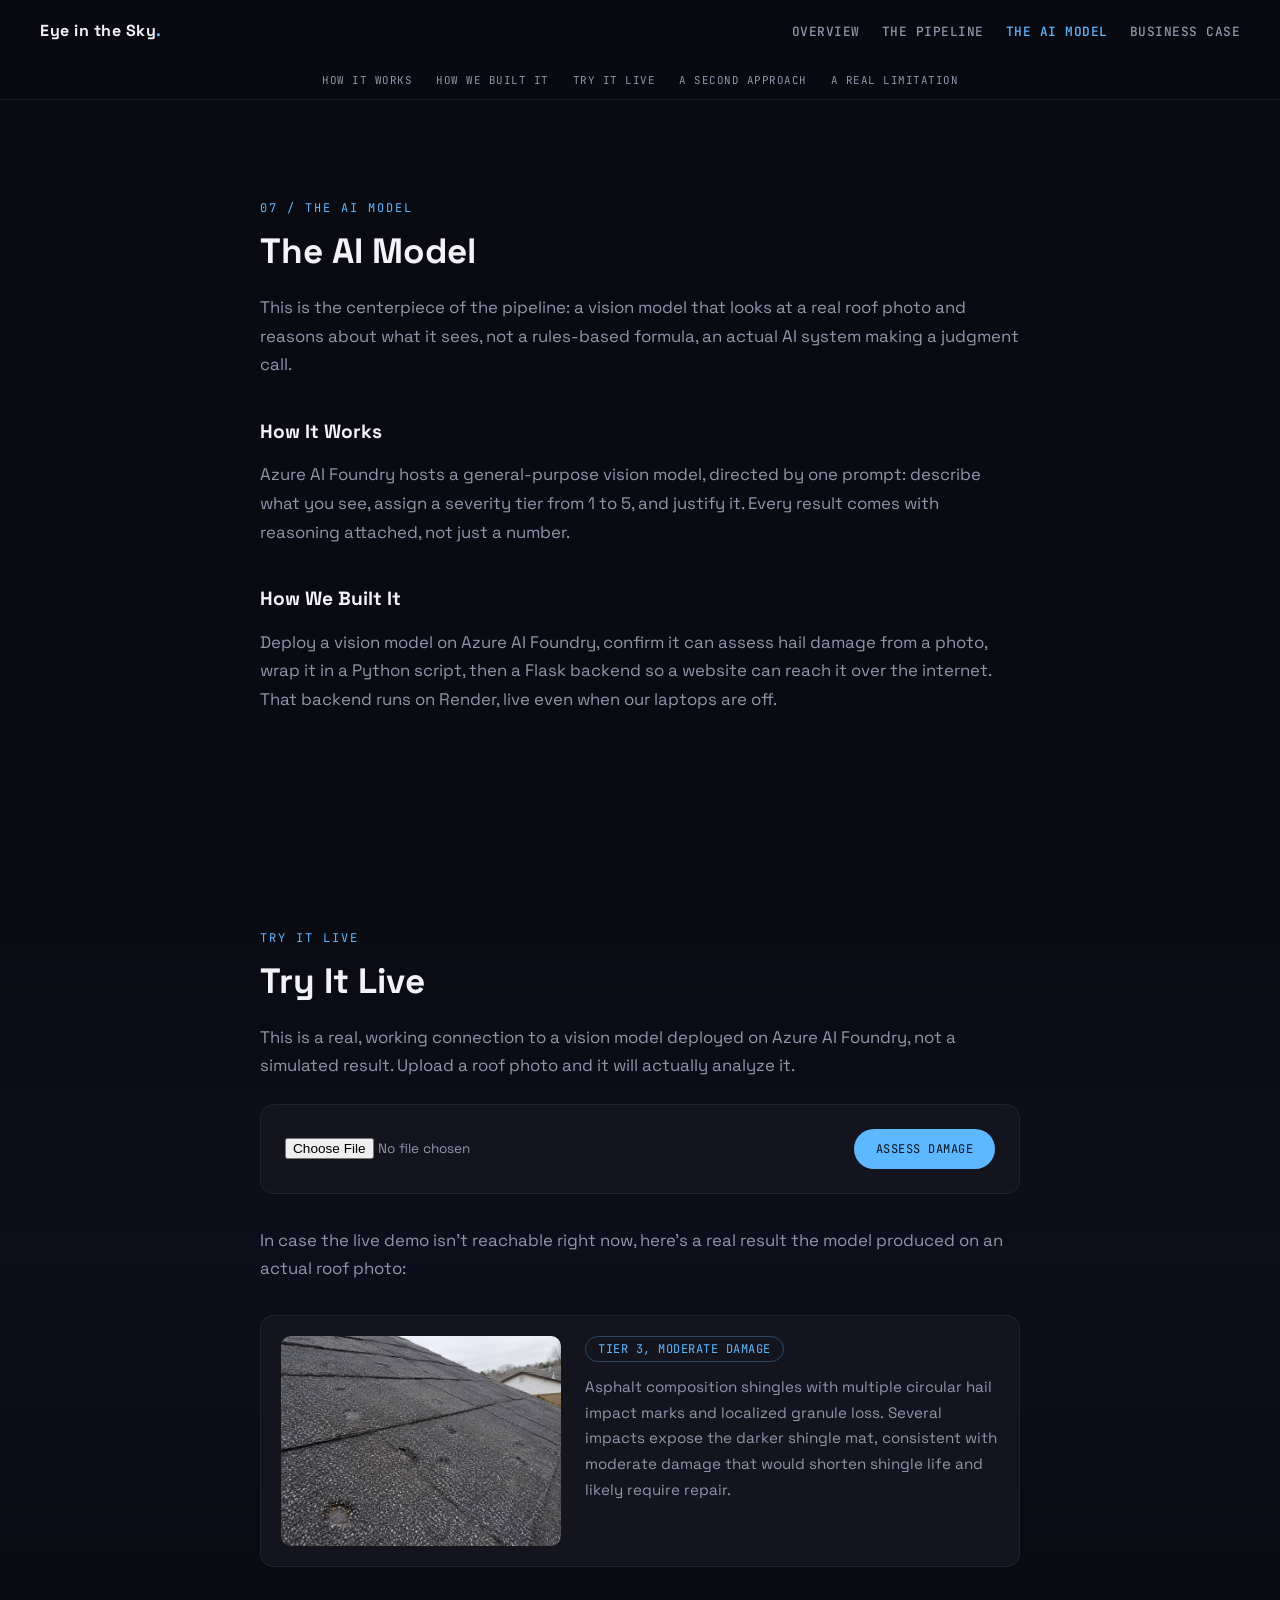
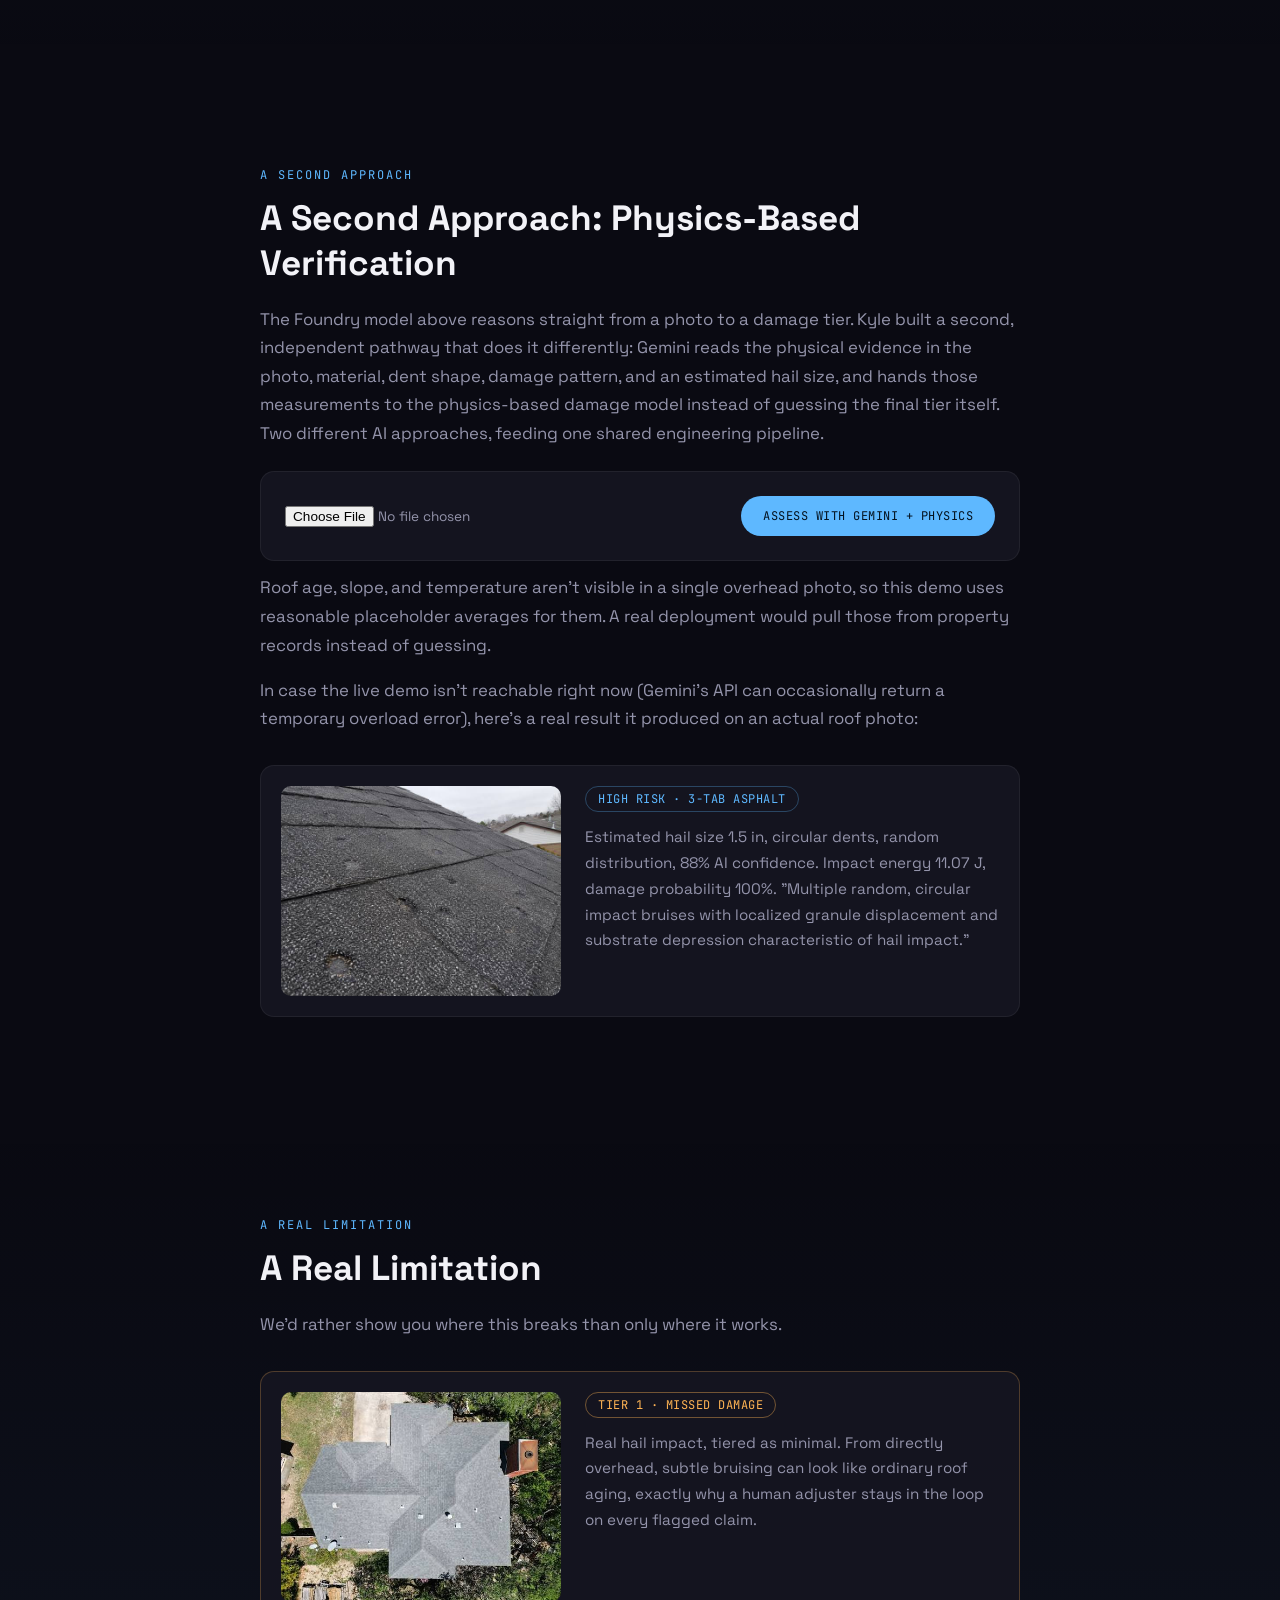
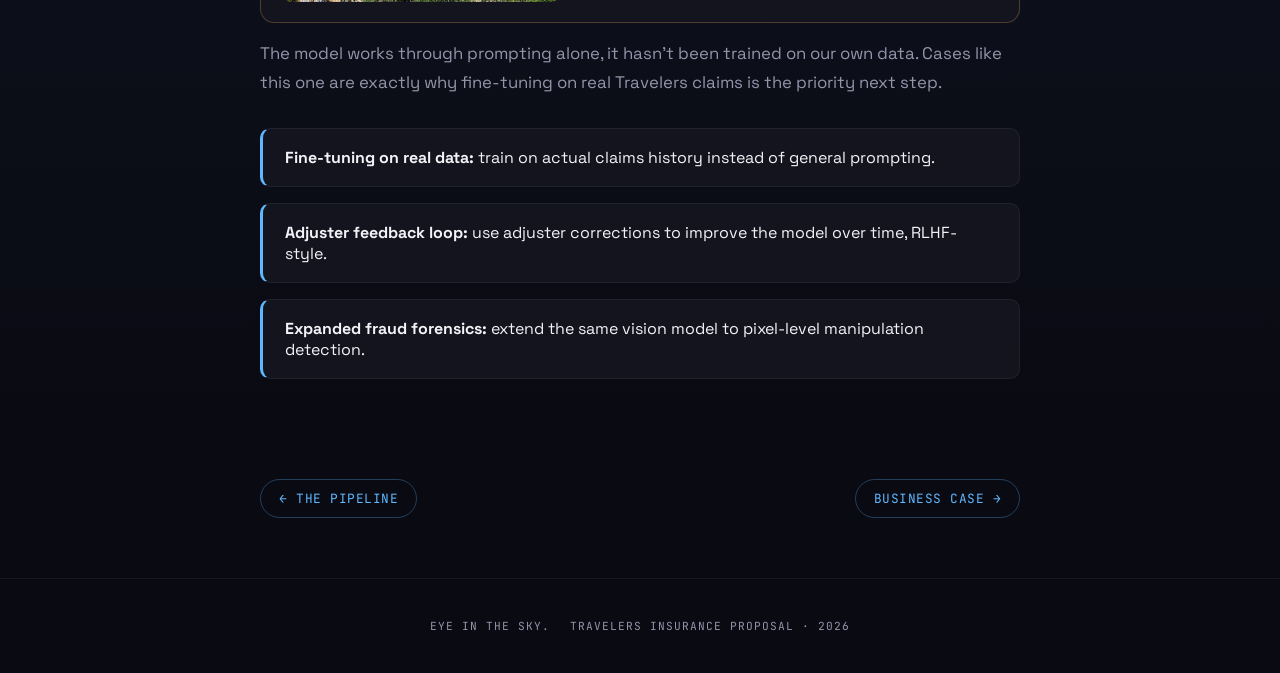
==== commit 7c609c2e: "Move A Second Approach next to Try It Live so both demo boxes are adjacent The plan is to upload to " ====
--- a/website/ai-model.html
+++ b/website/ai-model.html
@@ -28,8 +28,8 @@
   <a href="#how-it-works">How It Works</a>
   <a href="#how-we-built-it">How We Built It</a>
   <a href="#try-it">Try It Live</a>
+  <a href="#second-approach">A Second Approach</a>
   <a href="#limitation">A Real Limitation</a>
-  <a href="#second-approach">A Second Approach</a>
 </div>
 
 <section id="how-it-works" class="content-section reveal page-top">
@@ -65,25 +65,6 @@
   </div>
 </section>
 
-<section id="limitation" class="content-section reveal">
-  <span class="section-label">A Real Limitation</span>
-  <h2>A Real Limitation</h2>
-  <p>We'd rather show you where this breaks than only where it works.</p>
-  <div class="example-card example-card--limitation">
-    <img src="images/roof-missed-damage.jpg" alt="Drone view of a roof from a real hail damage inspection" class="example-image">
-    <div class="example-result">
-      <span class="example-tier example-tier--limitation">Tier 1 &middot; Missed Damage</span>
-      <p>Real hail impact, tiered as minimal. From directly overhead, subtle bruising can look like ordinary roof aging, exactly why a human adjuster stays in the loop on every flagged claim.</p>
-    </div>
-  </div>
-  <p>The model works through prompting alone, it hasn't been trained on our own data. Cases like this one are exactly why fine-tuning on real Travelers claims is the priority next step.</p>
-  <ul class="gap-list">
-    <li><strong>Fine-tuning on real data:</strong> train on actual claims history instead of general prompting.</li>
-    <li><strong>Adjuster feedback loop:</strong> use adjuster corrections to improve the model over time, RLHF-style.</li>
-    <li><strong>Expanded fraud forensics:</strong> extend the same vision model to pixel-level manipulation detection.</li>
-  </ul>
-</section>
-
 <section id="second-approach" class="content-section reveal">
   <span class="section-label">A Second Approach</span>
   <h2>A Second Approach: Physics-Based Verification</h2>
@@ -106,6 +87,25 @@
   </div>
 </section>
 
+<section id="limitation" class="content-section reveal">
+  <span class="section-label">A Real Limitation</span>
+  <h2>A Real Limitation</h2>
+  <p>We'd rather show you where this breaks than only where it works.</p>
+  <div class="example-card example-card--limitation">
+    <img src="images/roof-missed-damage.jpg" alt="Drone view of a roof from a real hail damage inspection" class="example-image">
+    <div class="example-result">
+      <span class="example-tier example-tier--limitation">Tier 1 &middot; Missed Damage</span>
+      <p>Real hail impact, tiered as minimal. From directly overhead, subtle bruising can look like ordinary roof aging, exactly why a human adjuster stays in the loop on every flagged claim.</p>
+    </div>
+  </div>
+  <p>The model works through prompting alone, it hasn't been trained on our own data. Cases like this one are exactly why fine-tuning on real Travelers claims is the priority next step.</p>
+  <ul class="gap-list">
+    <li><strong>Fine-tuning on real data:</strong> train on actual claims history instead of general prompting.</li>
+    <li><strong>Adjuster feedback loop:</strong> use adjuster corrections to improve the model over time, RLHF-style.</li>
+    <li><strong>Expanded fraud forensics:</strong> extend the same vision model to pixel-level manipulation detection.</li>
+  </ul>
+</section>
+
 <div class="page-footer-nav">
   <a href="pipeline.html" class="prev-page">&larr; The Pipeline</a>
   <a href="business-case.html" class="next-page">Business Case &rarr;</a>
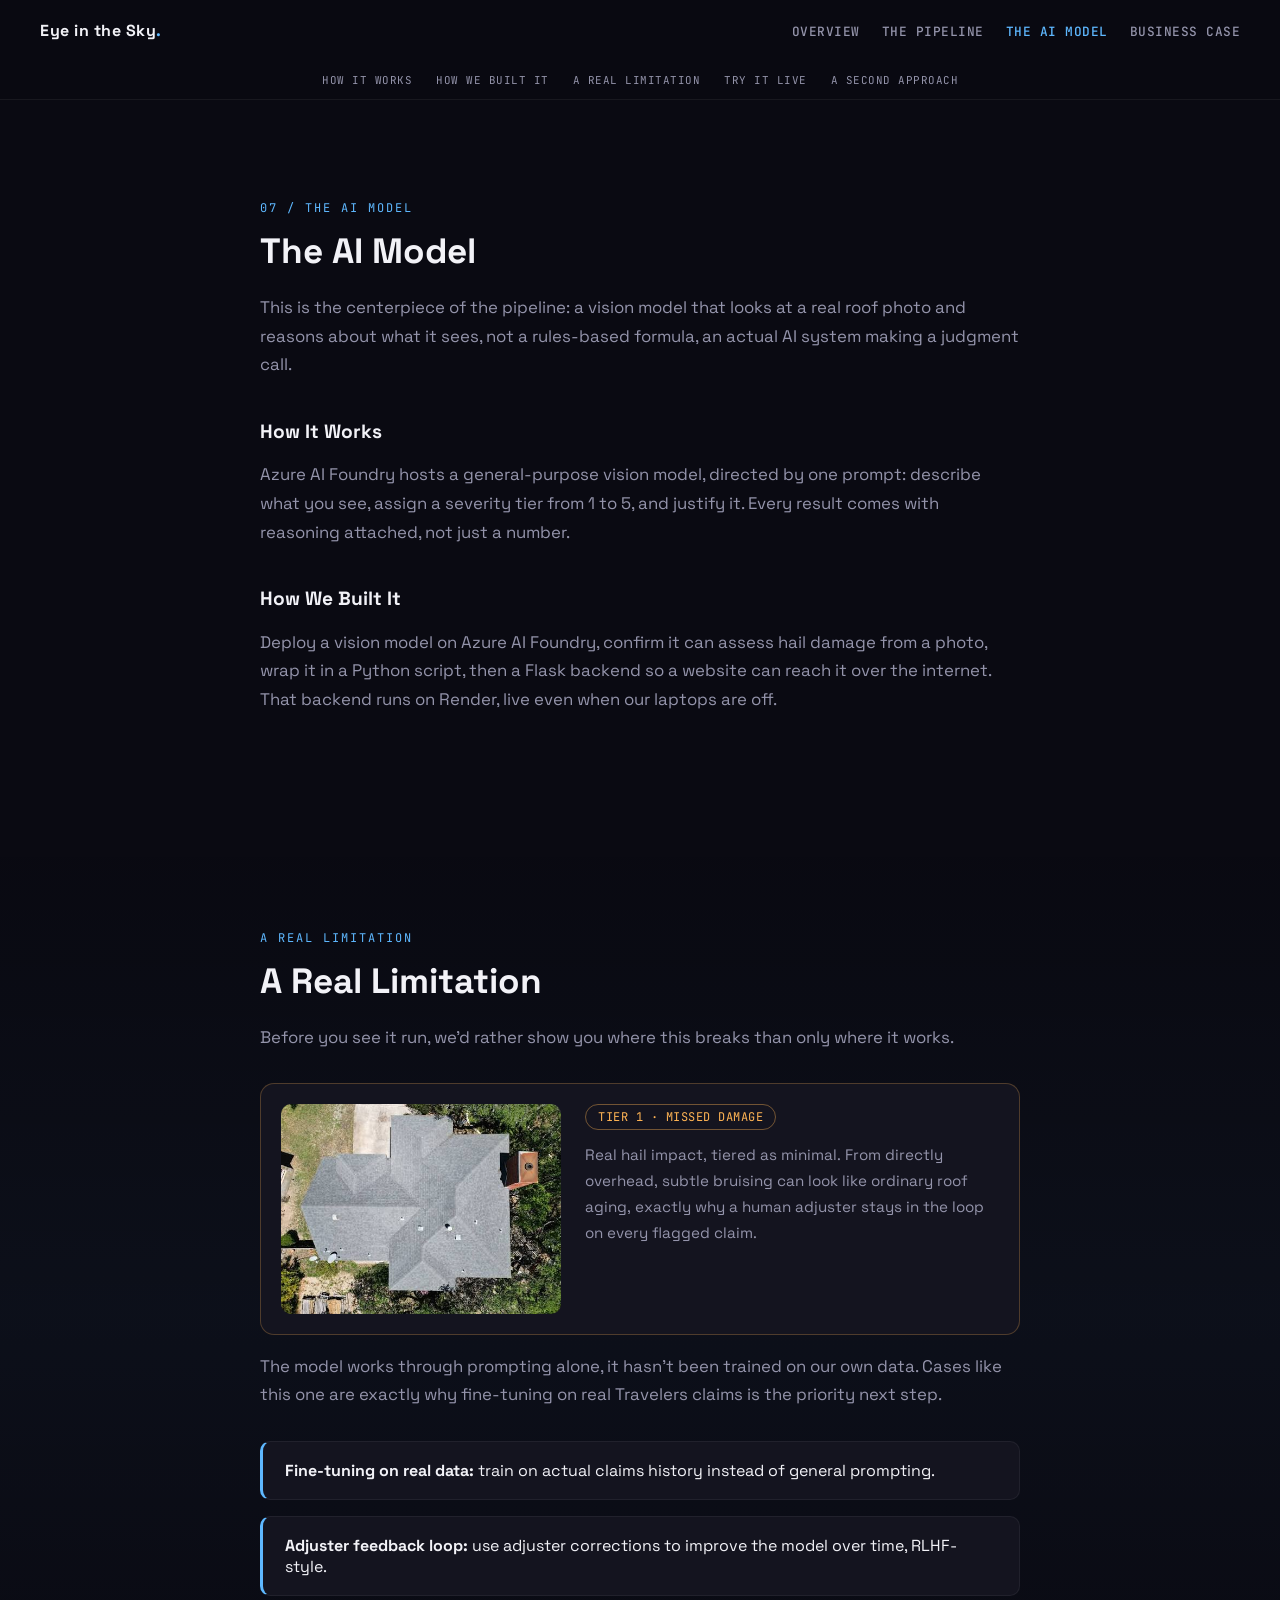
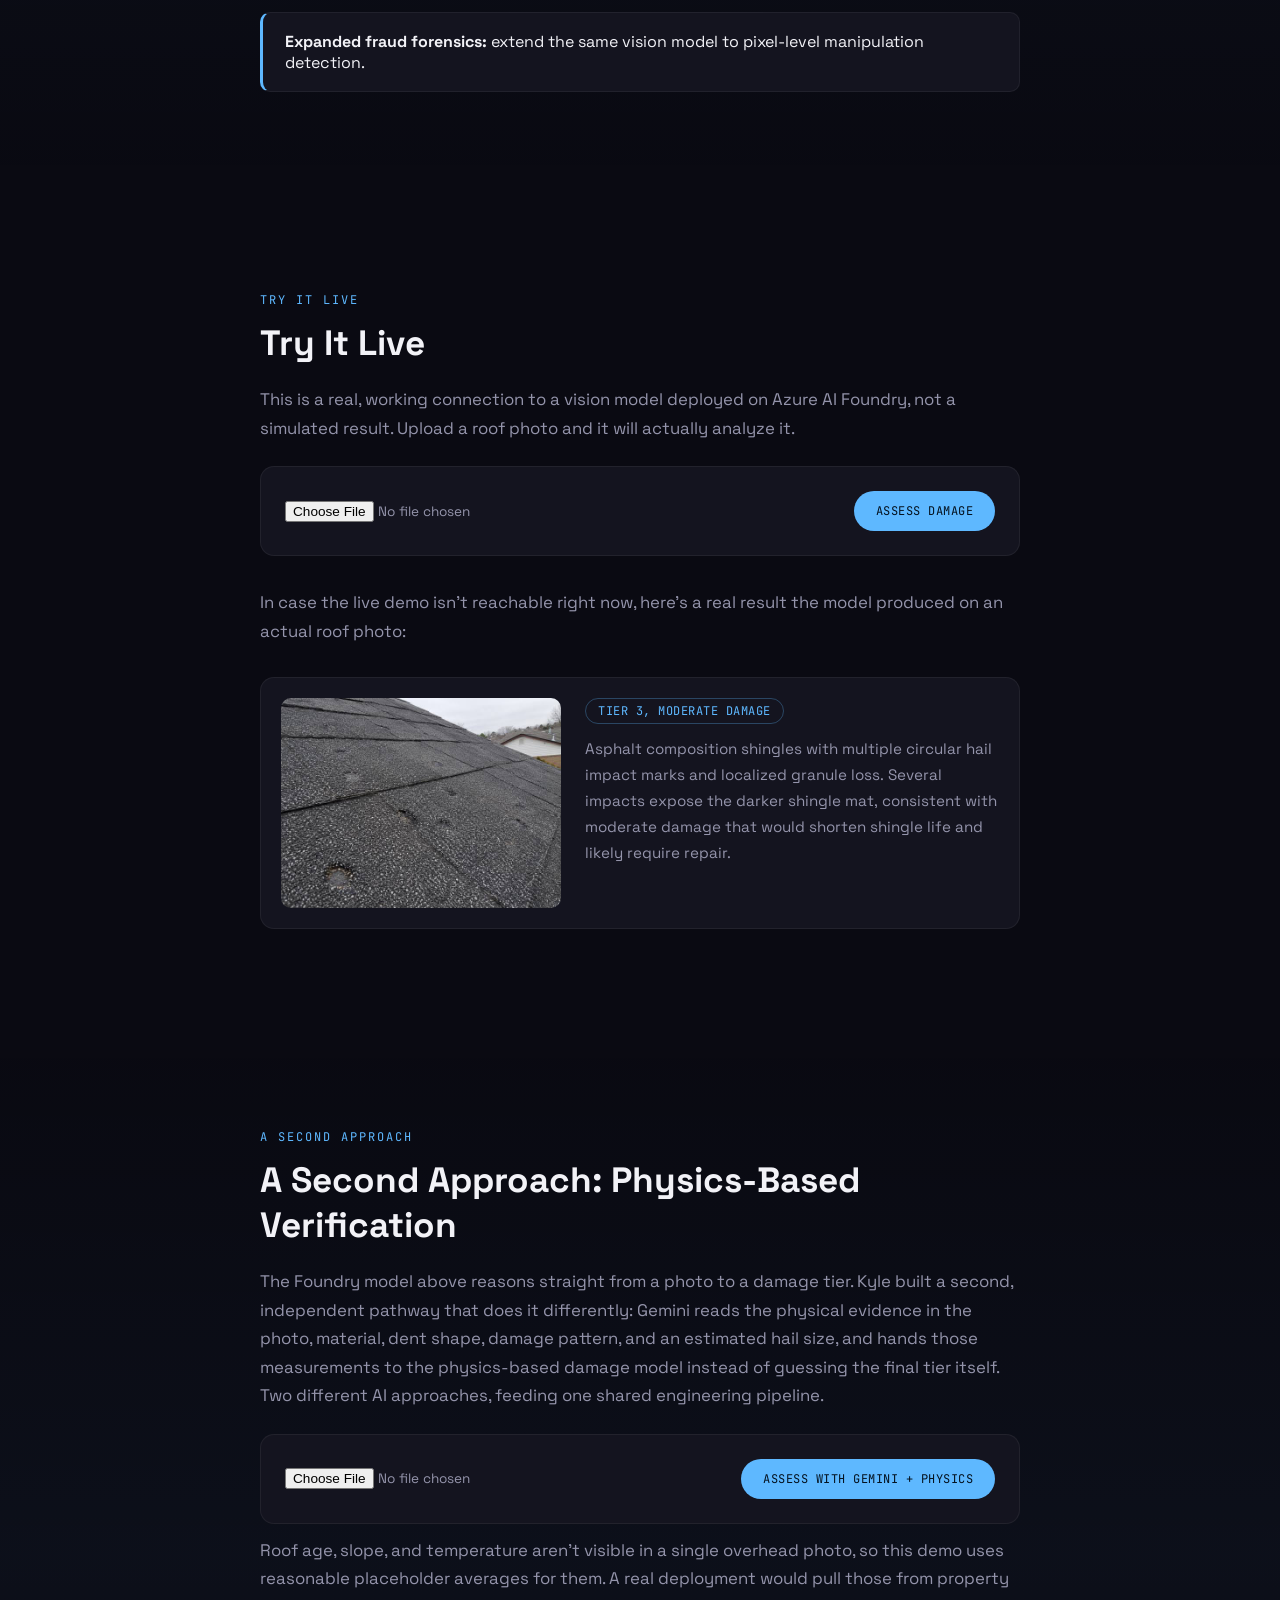
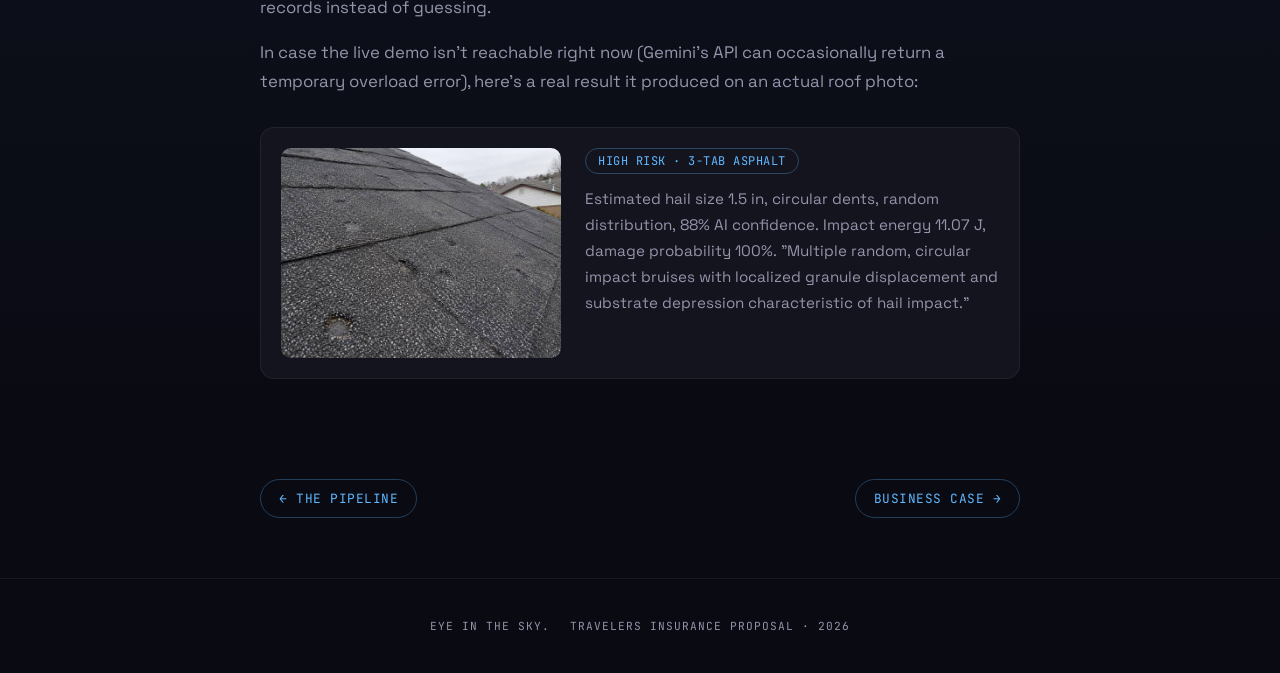
==== commit b27b67b1: "Reorder Pipeline and AI Model pages for clearer narrative flow Pipeline: Our Solution now leads the " ====
--- a/website/ai-model.html
+++ b/website/ai-model.html
@@ -3,6 +3,8 @@
 <head>
     <meta charset="UTF-8">
     <meta name="viewport" content="width=device-width, initial-scale=1.0">
+    <meta name="description" content="How Eye in the Sky's AI vision model verifies hail damage from real roof photos, with a live demo.">
+    <link rel="icon" href="data:image/svg+xml,%3Csvg xmlns='http://www.w3.org/2000/svg' viewBox='0 0 32 32'%3E%3Ccircle cx='16' cy='16' r='16' fill='%235eb8ff'/%3E%3C/svg%3E">
     <title>Eye in the Sky &mdash; The AI Model</title>
     <link rel="preconnect" href="https://fonts.googleapis.com">
     <link rel="preconnect" href="https://fonts.gstatic.com" crossorigin>
@@ -27,9 +29,9 @@
 <div class="page-subnav">
   <a href="#how-it-works">How It Works</a>
   <a href="#how-we-built-it">How We Built It</a>
+  <a href="#limitation">A Real Limitation</a>
   <a href="#try-it">Try It Live</a>
   <a href="#second-approach">A Second Approach</a>
-  <a href="#limitation">A Real Limitation</a>
 </div>
 
 <section id="how-it-works" class="content-section reveal page-top">
@@ -42,6 +44,25 @@
 
   <h3 class="subsection-title" id="how-we-built-it">How We Built It</h3>
   <p>Deploy a vision model on Azure AI Foundry, confirm it can assess hail damage from a photo, wrap it in a Python script, then a Flask backend so a website can reach it over the internet. That backend runs on Render, live even when our laptops are off.</p>
+</section>
+
+<section id="limitation" class="content-section reveal">
+  <span class="section-label">A Real Limitation</span>
+  <h2>A Real Limitation</h2>
+  <p>Before you see it run, we'd rather show you where this breaks than only where it works.</p>
+  <div class="example-card example-card--limitation">
+    <img src="images/roof-missed-damage.jpg" alt="Drone view of a roof from a real hail damage inspection" class="example-image">
+    <div class="example-result">
+      <span class="example-tier example-tier--limitation">Tier 1 &middot; Missed Damage</span>
+      <p>Real hail impact, tiered as minimal. From directly overhead, subtle bruising can look like ordinary roof aging, exactly why a human adjuster stays in the loop on every flagged claim.</p>
+    </div>
+  </div>
+  <p>The model works through prompting alone, it hasn't been trained on our own data. Cases like this one are exactly why fine-tuning on real Travelers claims is the priority next step.</p>
+  <ul class="gap-list">
+    <li><strong>Fine-tuning on real data:</strong> train on actual claims history instead of general prompting.</li>
+    <li><strong>Adjuster feedback loop:</strong> use adjuster corrections to improve the model over time, RLHF-style.</li>
+    <li><strong>Expanded fraud forensics:</strong> extend the same vision model to pixel-level manipulation detection.</li>
+  </ul>
 </section>
 
 <section id="try-it" class="content-section reveal">
@@ -87,25 +108,6 @@
   </div>
 </section>
 
-<section id="limitation" class="content-section reveal">
-  <span class="section-label">A Real Limitation</span>
-  <h2>A Real Limitation</h2>
-  <p>We'd rather show you where this breaks than only where it works.</p>
-  <div class="example-card example-card--limitation">
-    <img src="images/roof-missed-damage.jpg" alt="Drone view of a roof from a real hail damage inspection" class="example-image">
-    <div class="example-result">
-      <span class="example-tier example-tier--limitation">Tier 1 &middot; Missed Damage</span>
-      <p>Real hail impact, tiered as minimal. From directly overhead, subtle bruising can look like ordinary roof aging, exactly why a human adjuster stays in the loop on every flagged claim.</p>
-    </div>
-  </div>
-  <p>The model works through prompting alone, it hasn't been trained on our own data. Cases like this one are exactly why fine-tuning on real Travelers claims is the priority next step.</p>
-  <ul class="gap-list">
-    <li><strong>Fine-tuning on real data:</strong> train on actual claims history instead of general prompting.</li>
-    <li><strong>Adjuster feedback loop:</strong> use adjuster corrections to improve the model over time, RLHF-style.</li>
-    <li><strong>Expanded fraud forensics:</strong> extend the same vision model to pixel-level manipulation detection.</li>
-  </ul>
-</section>
-
 <div class="page-footer-nav">
   <a href="pipeline.html" class="prev-page">&larr; The Pipeline</a>
   <a href="business-case.html" class="next-page">Business Case &rarr;</a>
--- a/website/style.css
+++ b/website/style.css
@@ -378,6 +378,13 @@
   }
 }
 
+.stats-source {
+  font-size: 0.75rem;
+  color: var(--text-muted);
+  text-align: center;
+  margin-top: 16px;
+}
+
 .scroll-badge {
   position: relative;
   width: 110px;
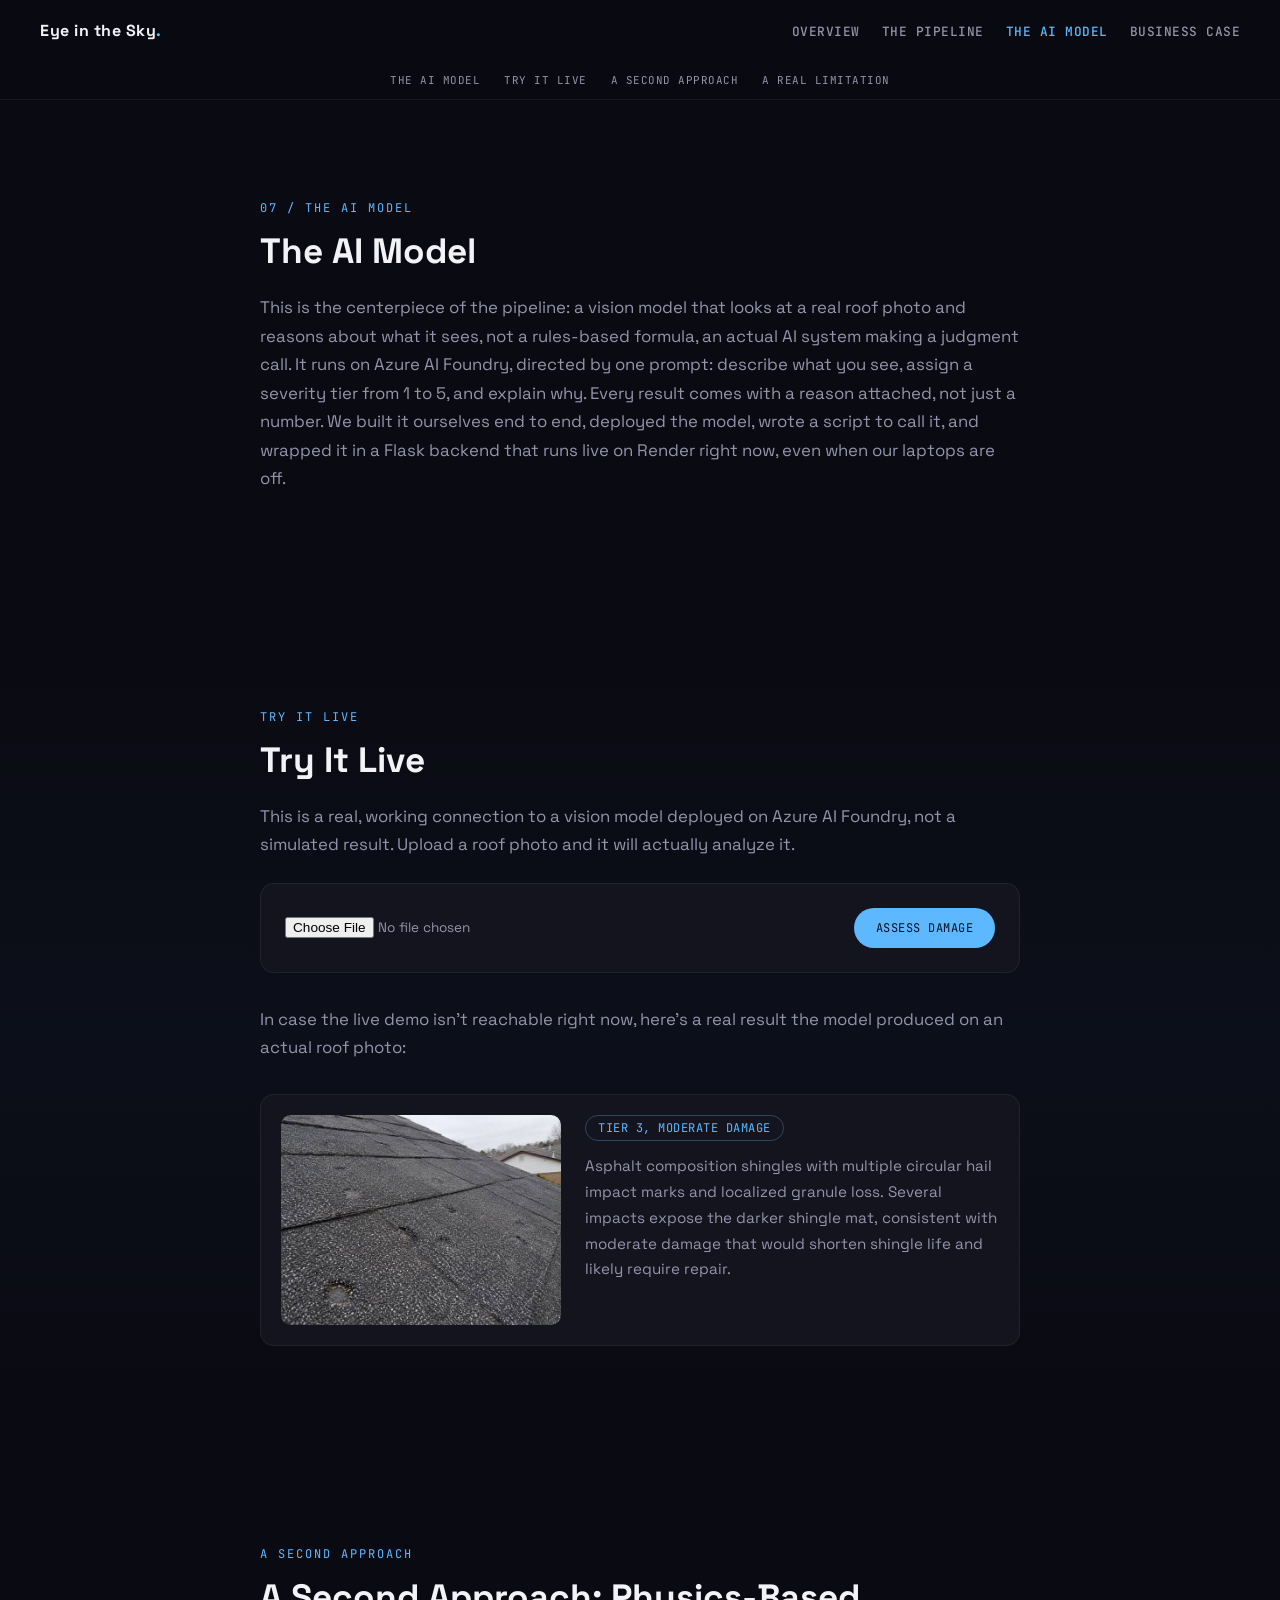
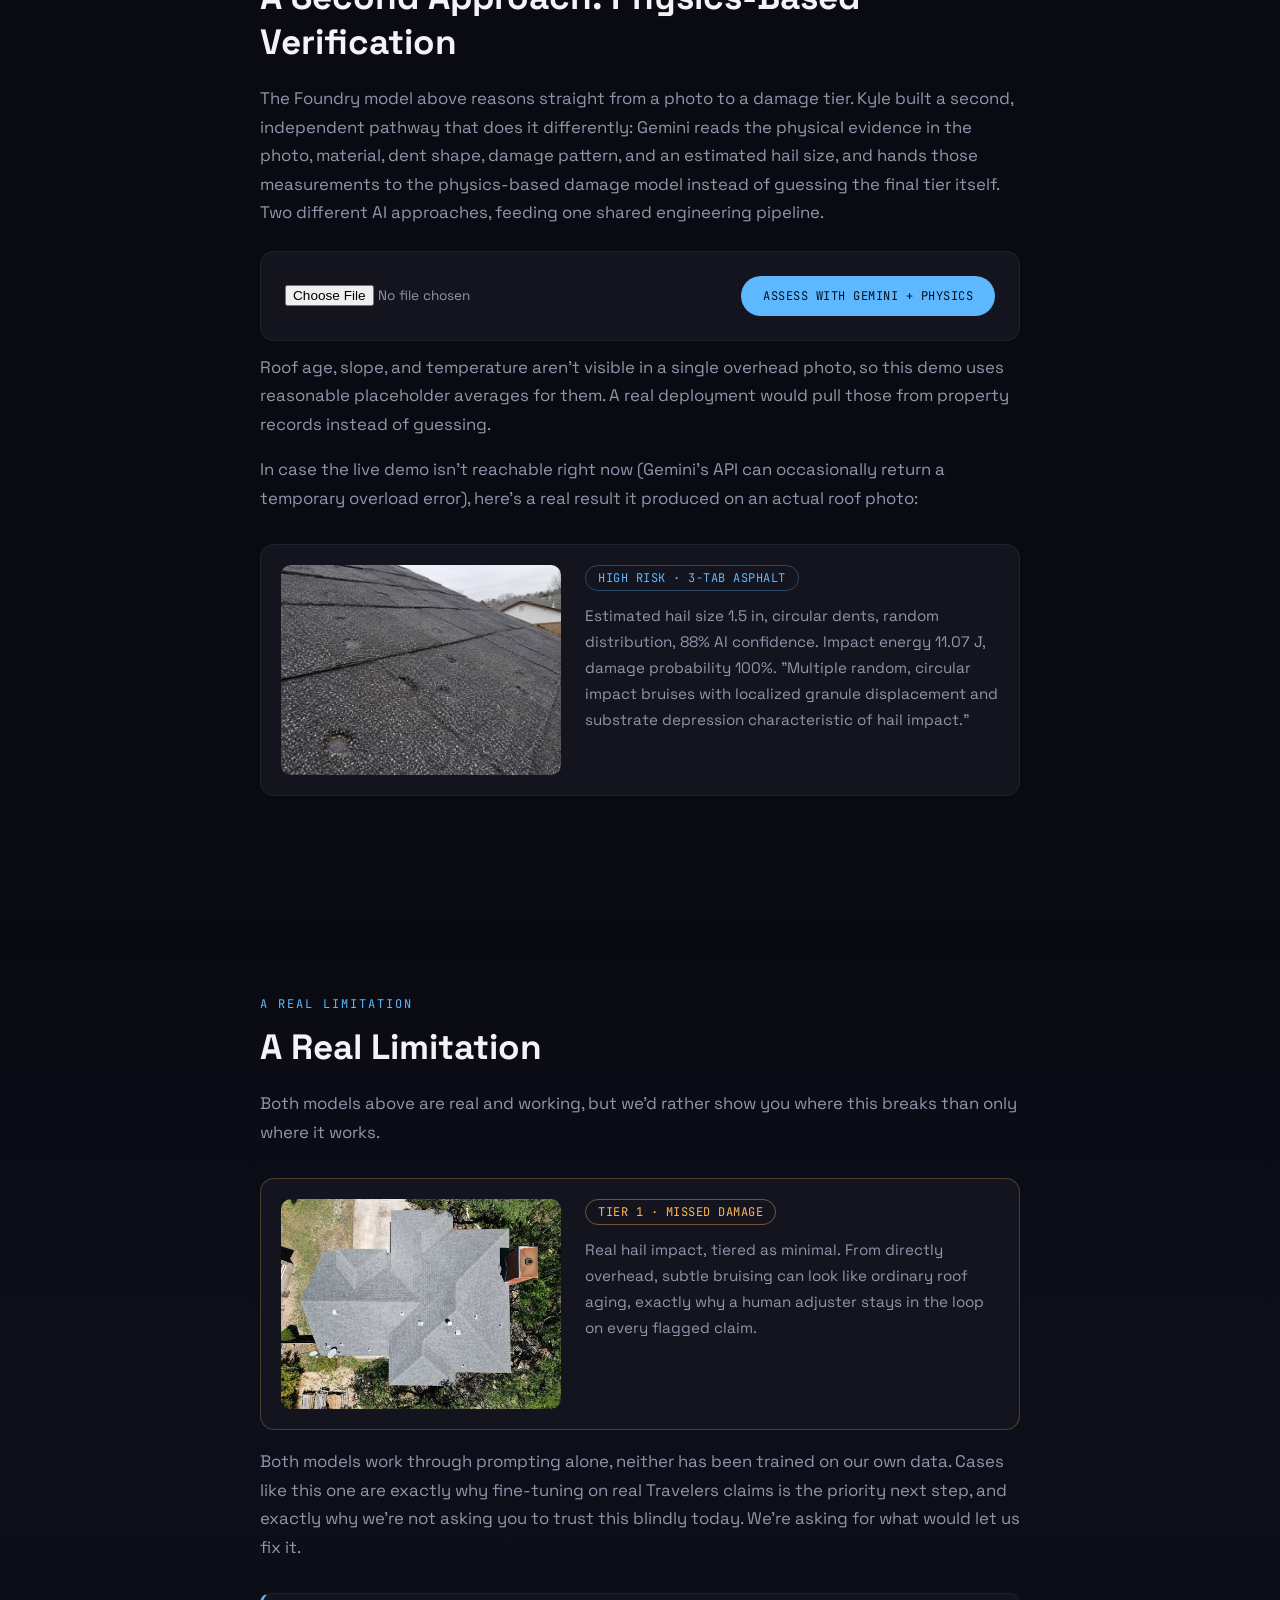
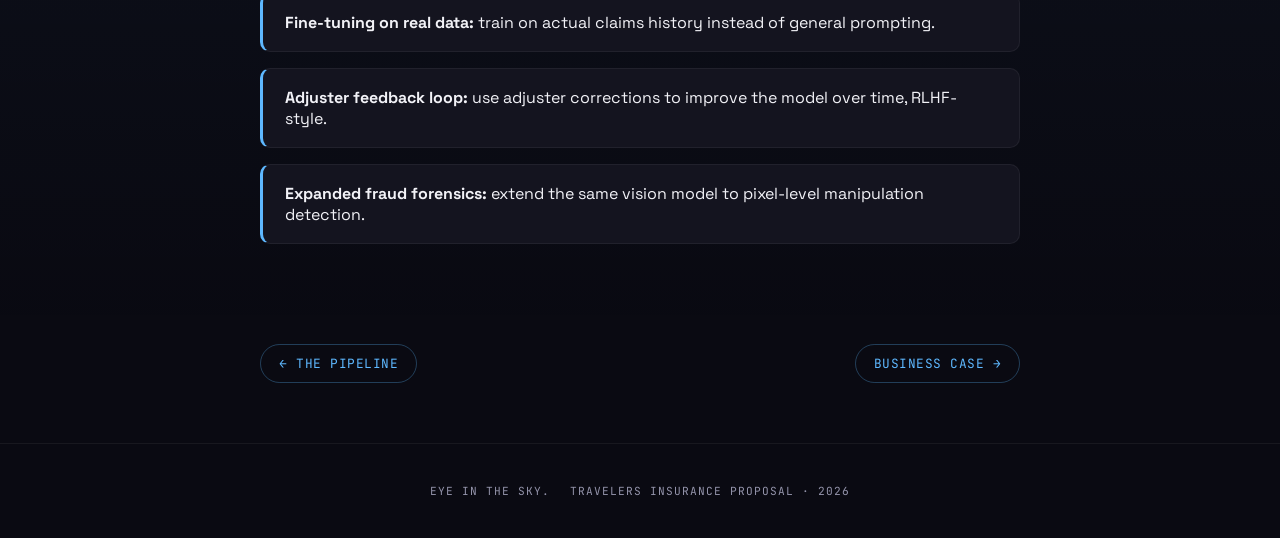
==== commit ae2ec419: "Restructure AI Model page: one intro paragraph, demos, then limitation as a bridge to the ask The AI" ====
--- a/website/ai-model.html
+++ b/website/ai-model.html
@@ -27,42 +27,16 @@
 </nav>
 
 <div class="page-subnav">
-  <a href="#how-it-works">How It Works</a>
-  <a href="#how-we-built-it">How We Built It</a>
-  <a href="#limitation">A Real Limitation</a>
+  <a href="#how-it-works">The AI Model</a>
   <a href="#try-it">Try It Live</a>
   <a href="#second-approach">A Second Approach</a>
+  <a href="#limitation">A Real Limitation</a>
 </div>
 
 <section id="how-it-works" class="content-section reveal page-top">
   <span class="section-label">07 / The AI Model</span>
   <h2>The AI Model</h2>
-  <p>This is the centerpiece of the pipeline: a vision model that looks at a real roof photo and reasons about what it sees, not a rules-based formula, an actual AI system making a judgment call.</p>
-
-  <h3 class="subsection-title">How It Works</h3>
-  <p>Azure AI Foundry hosts a general-purpose vision model, directed by one prompt: describe what you see, assign a severity tier from 1 to 5, and justify it. Every result comes with reasoning attached, not just a number.</p>
-
-  <h3 class="subsection-title" id="how-we-built-it">How We Built It</h3>
-  <p>Deploy a vision model on Azure AI Foundry, confirm it can assess hail damage from a photo, wrap it in a Python script, then a Flask backend so a website can reach it over the internet. That backend runs on Render, live even when our laptops are off.</p>
-</section>
-
-<section id="limitation" class="content-section reveal">
-  <span class="section-label">A Real Limitation</span>
-  <h2>A Real Limitation</h2>
-  <p>Before you see it run, we'd rather show you where this breaks than only where it works.</p>
-  <div class="example-card example-card--limitation">
-    <img src="images/roof-missed-damage.jpg" alt="Drone view of a roof from a real hail damage inspection" class="example-image">
-    <div class="example-result">
-      <span class="example-tier example-tier--limitation">Tier 1 &middot; Missed Damage</span>
-      <p>Real hail impact, tiered as minimal. From directly overhead, subtle bruising can look like ordinary roof aging, exactly why a human adjuster stays in the loop on every flagged claim.</p>
-    </div>
-  </div>
-  <p>The model works through prompting alone, it hasn't been trained on our own data. Cases like this one are exactly why fine-tuning on real Travelers claims is the priority next step.</p>
-  <ul class="gap-list">
-    <li><strong>Fine-tuning on real data:</strong> train on actual claims history instead of general prompting.</li>
-    <li><strong>Adjuster feedback loop:</strong> use adjuster corrections to improve the model over time, RLHF-style.</li>
-    <li><strong>Expanded fraud forensics:</strong> extend the same vision model to pixel-level manipulation detection.</li>
-  </ul>
+  <p>This is the centerpiece of the pipeline: a vision model that looks at a real roof photo and reasons about what it sees, not a rules-based formula, an actual AI system making a judgment call. It runs on Azure AI Foundry, directed by one prompt: describe what you see, assign a severity tier from 1 to 5, and explain why. Every result comes with a reason attached, not just a number. We built it ourselves end to end, deployed the model, wrote a script to call it, and wrapped it in a Flask backend that runs live on Render right now, even when our laptops are off.</p>
 </section>
 
 <section id="try-it" class="content-section reveal">
@@ -108,6 +82,25 @@
   </div>
 </section>
 
+<section id="limitation" class="content-section reveal">
+  <span class="section-label">A Real Limitation</span>
+  <h2>A Real Limitation</h2>
+  <p>Both models above are real and working, but we'd rather show you where this breaks than only where it works.</p>
+  <div class="example-card example-card--limitation">
+    <img src="images/roof-missed-damage.jpg" alt="Drone view of a roof from a real hail damage inspection" class="example-image">
+    <div class="example-result">
+      <span class="example-tier example-tier--limitation">Tier 1 &middot; Missed Damage</span>
+      <p>Real hail impact, tiered as minimal. From directly overhead, subtle bruising can look like ordinary roof aging, exactly why a human adjuster stays in the loop on every flagged claim.</p>
+    </div>
+  </div>
+  <p>Both models work through prompting alone, neither has been trained on our own data. Cases like this one are exactly why fine-tuning on real Travelers claims is the priority next step, and exactly why we're not asking you to trust this blindly today. We're asking for what would let us fix it.</p>
+  <ul class="gap-list">
+    <li><strong>Fine-tuning on real data:</strong> train on actual claims history instead of general prompting.</li>
+    <li><strong>Adjuster feedback loop:</strong> use adjuster corrections to improve the model over time, RLHF-style.</li>
+    <li><strong>Expanded fraud forensics:</strong> extend the same vision model to pixel-level manipulation detection.</li>
+  </ul>
+</section>
+
 <div class="page-footer-nav">
   <a href="pipeline.html" class="prev-page">&larr; The Pipeline</a>
   <a href="business-case.html" class="next-page">Business Case &rarr;</a>
